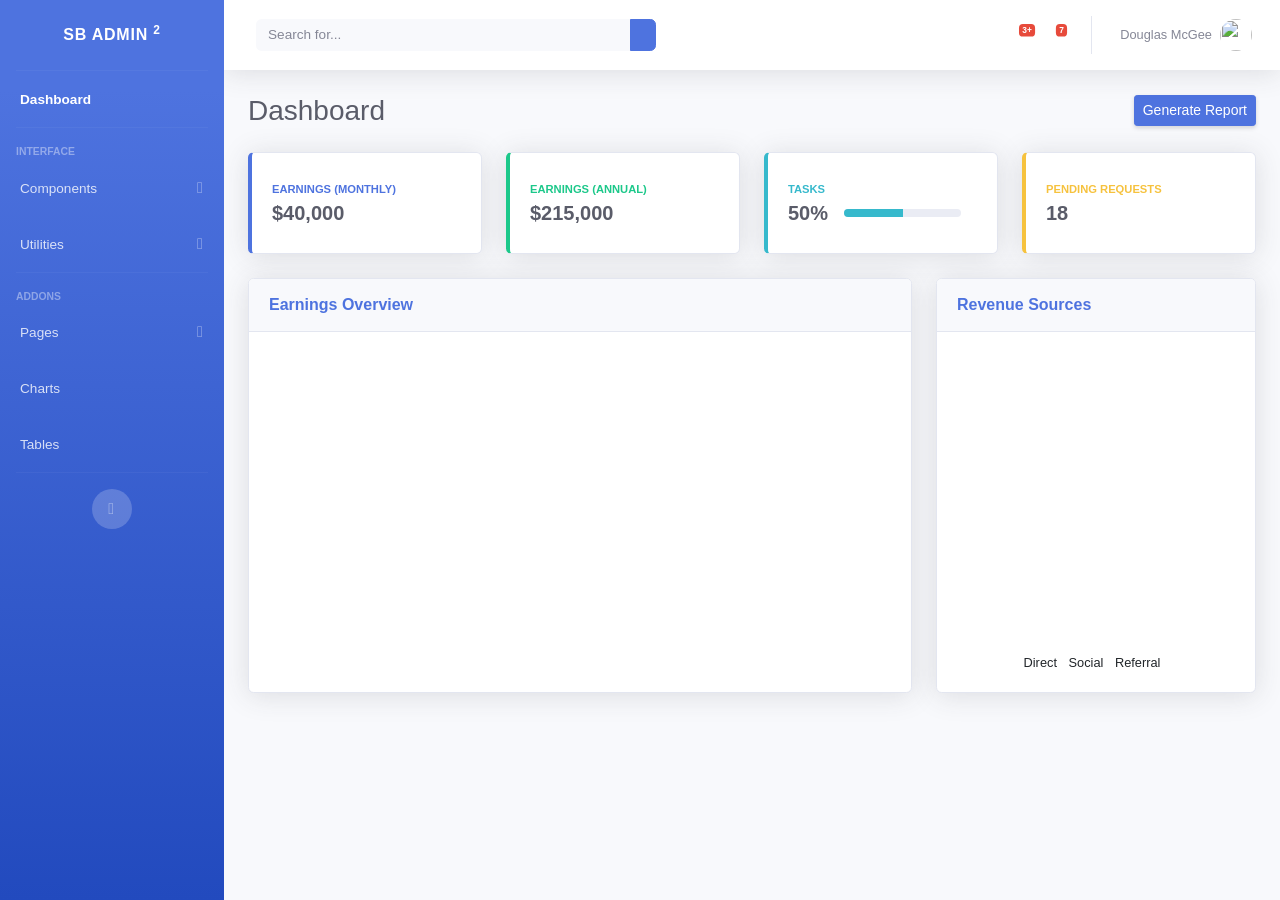
==== pages/admin.html @ ad921e0d "awal commit" ====
<!DOCTYPE html>
<html lang="en">

<head>
  <meta charset="UTF-8" />
  <meta http-equiv="X-UA-Compatible" content="IE=edge" />
  <meta name="viewport" content="width=device-width, initial-scale=1.0" />
  <link href="https://cdn.jsdelivr.net/npm/bootstrap@5.3.0-alpha1/dist/css/bootstrap.min.css" rel="stylesheet"
    integrity="sha384-GLhlTQ8iRABdZLl6O3oVMWSktQOp6b7In1Zl3/Jr59b6EGGoI1aFkw7cmDA6j6gD" crossorigin="anonymous" />
  <link href="../assets/css/sb-admin-1.min.css" rel="stylesheet">
  <title>TABEL INFORMASI DATA</title>
</head>

<body id="page-top">

  <!-- Page Wrapper -->
  <div id="wrapper">

    <!-- Sidebar -->
    <ul class="navbar-nav bg-gradient-primary sidebar sidebar-dark accordion" id="accordionSidebar">

      <!-- Sidebar - Brand -->
      <a class="sidebar-brand d-flex align-items-center justify-content-center" href="index.html">
        <div class="sidebar-brand-icon rotate-n-15">
          <i class="fas fa-laugh-wink"></i>
        </div>
        <div class="sidebar-brand-text mx-3">SB Admin <sup>2</sup></div>
      </a>

      <!-- Divider -->
      <hr class="sidebar-divider my-0">

      <!-- Nav Item - Dashboard -->
      <li class="nav-item active">
        <a class="nav-link" href="index.html">
          <i class="fas fa-fw fa-tachometer-alt"></i>
          <span>Dashboard</span></a>
      </li>

      <!-- Divider -->
      <hr class="sidebar-divider">

      <!-- Heading -->
      <div class="sidebar-heading">
        Interface
      </div>

      <!-- Nav Item - Pages Collapse Menu -->
      <li class="nav-item">
        <a class="nav-link collapsed" href="#" data-toggle="collapse" data-target="#collapseTwo" aria-expanded="true"
          aria-controls="collapseTwo">
          <i class="fas fa-fw fa-cog"></i>
          <span>Components</span>
        </a>
        <div id="collapseTwo" class="collapse" aria-labelledby="headingTwo" data-parent="#accordionSidebar">
          <div class="bg-white py-2 collapse-inner rounded">
            <h6 class="collapse-header">Custom Components:</h6>
            <a class="collapse-item" href="buttons.html">Buttons</a>
            <a class="collapse-item" href="cards.html">Cards</a>
          </div>
        </div>
      </li>

      <!-- Nav Item - Utilities Collapse Menu -->
      <li class="nav-item">
        <a class="nav-link collapsed" href="#" data-toggle="collapse" data-target="#collapseUtilities"
          aria-expanded="true" aria-controls="collapseUtilities">
          <i class="fas fa-fw fa-wrench"></i>
          <span>Utilities</span>
        </a>
        <div id="collapseUtilities" class="collapse" aria-labelledby="headingUtilities" data-parent="#accordionSidebar">
          <div class="bg-white py-2 collapse-inner rounded">
            <h6 class="collapse-header">Custom Utilities:</h6>
            <a class="collapse-item" href="utilities-color.html">Colors</a>
            <a class="collapse-item" href="utilities-border.html">Borders</a>
            <a class="collapse-item" href="utilities-animation.html">Animations</a>
            <a class="collapse-item" href="utilities-other.html">Other</a>
          </div>
        </div>
      </li>

      <!-- Divider -->
      <hr class="sidebar-divider">

      <!-- Heading -->
      <div class="sidebar-heading">
        Addons
      </div>

      <!-- Nav Item - Pages Collapse Menu -->
      <li class="nav-item">
        <a class="nav-link collapsed" href="#" data-toggle="collapse" data-target="#collapsePages" aria-expanded="true"
          aria-controls="collapsePages">
          <i class="fas fa-fw fa-folder"></i>
          <span>Pages</span>
        </a>
        <div id="collapsePages" class="collapse" aria-labelledby="headingPages" data-parent="#accordionSidebar">
          <div class="bg-white py-2 collapse-inner rounded">
            <h6 class="collapse-header">Login Screens:</h6>
            <a class="collapse-item" href="login.html">Login</a>
            <a class="collapse-item" href="register.html">Register</a>
            <a class="collapse-item" href="forgot-password.html">Forgot Password</a>
            <div class="collapse-divider"></div>
            <h6 class="collapse-header">Other Pages:</h6>
            <a class="collapse-item" href="404.html">404 Page</a>
            <a class="collapse-item" href="blank.html">Blank Page</a>
          </div>
        </div>
      </li>

      <!-- Nav Item - Charts -->
      <li class="nav-item">
        <a class="nav-link" href="charts.html">
          <i class="fas fa-fw fa-chart-area"></i>
          <span>Charts</span></a>
      </li>

      <!-- Nav Item - Tables -->
      <li class="nav-item">
        <a class="nav-link" href="tables.html">
          <i class="fas fa-fw fa-table"></i>
          <span>Tables</span></a>
      </li>

      <!-- Divider -->
      <hr class="sidebar-divider d-none d-md-block">

      <!-- Sidebar Toggler (Sidebar) -->
      <div class="text-center d-none d-md-inline">
        <button class="rounded-circle border-0" id="sidebarToggle"></button>
      </div>

    </ul>
    <!-- End of Sidebar -->

    <!-- Content Wrapper -->
    <div id="content-wrapper" class="d-flex flex-column">

      <!-- Main Content -->
      <div id="content">

        <!-- Topbar -->
        <nav class="navbar navbar-expand navbar-light bg-white topbar mb-4 static-top shadow">

          <!-- Sidebar Toggle (Topbar) -->
          <button id="sidebarToggleTop" class="btn btn-link d-md-none rounded-circle mr-3">
            <i class="fa fa-bars"></i>
          </button>

          <!-- Topbar Search -->
          <form class="d-none d-sm-inline-block form-inline mr-auto ml-md-3 my-2 my-md-0 mw-100 navbar-search">
            <div class="input-group">
              <input type="text" class="form-control bg-light border-0 small" placeholder="Search for..."
                aria-label="Search" aria-describedby="basic-addon2">
              <div class="input-group-append">
                <button class="btn btn-primary" type="button">
                  <i class="fas fa-search fa-sm"></i>
                </button>
              </div>
            </div>
          </form>

          <!-- Topbar Navbar -->
          <ul class="navbar-nav ml-auto">

            <!-- Nav Item - Search Dropdown (Visible Only XS) -->
            <li class="nav-item dropdown no-arrow d-sm-none">
              <a class="nav-link dropdown-toggle" href="#" id="searchDropdown" role="button" data-toggle="dropdown"
                aria-haspopup="true" aria-expanded="false">
                <i class="fas fa-search fa-fw"></i>
              </a>
              <!-- Dropdown - Messages -->
              <div class="dropdown-menu dropdown-menu-right p-3 shadow animated--grow-in"
                aria-labelledby="searchDropdown">
                <form class="form-inline mr-auto w-100 navbar-search">
                  <div class="input-group">
                    <input type="text" class="form-control bg-light border-0 small" placeholder="Search for..."
                      aria-label="Search" aria-describedby="basic-addon2">
                    <div class="input-group-append">
                      <button class="btn btn-primary" type="button">
                        <i class="fas fa-search fa-sm"></i>
                      </button>
                    </div>
                  </div>
                </form>
              </div>
            </li>

            <!-- Nav Item - Alerts -->
            <li class="nav-item dropdown no-arrow mx-1">
              <a class="nav-link dropdown-toggle" href="#" id="alertsDropdown" role="button" data-toggle="dropdown"
                aria-haspopup="true" aria-expanded="false">
                <i class="fas fa-bell fa-fw"></i>
                <!-- Counter - Alerts -->
                <span class="badge badge-danger badge-counter">3+</span>
              </a>
              <!-- Dropdown - Alerts -->
              <div class="dropdown-list dropdown-menu dropdown-menu-right shadow animated--grow-in"
                aria-labelledby="alertsDropdown">
                <h6 class="dropdown-header">
                  Alerts Center
                </h6>
                <a class="dropdown-item d-flex align-items-center" href="#">
                  <div class="mr-3">
                    <div class="icon-circle bg-primary">
                      <i class="fas fa-file-alt text-white"></i>
                    </div>
                  </div>
                  <div>
                    <div class="small text-gray-500">December 12, 2019</div>
                    <span class="font-weight-bold">A new monthly report is ready to download!</span>
                  </div>
                </a>
                <a class="dropdown-item d-flex align-items-center" href="#">
                  <div class="mr-3">
                    <div class="icon-circle bg-success">
                      <i class="fas fa-donate text-white"></i>
                    </div>
                  </div>
                  <div>
                    <div class="small text-gray-500">December 7, 2019</div>
                    $290.29 has been deposited into your account!
                  </div>
                </a>
                <a class="dropdown-item d-flex align-items-center" href="#">
                  <div class="mr-3">
                    <div class="icon-circle bg-warning">
                      <i class="fas fa-exclamation-triangle text-white"></i>
                    </div>
                  </div>
                  <div>
                    <div class="small text-gray-500">December 2, 2019</div>
                    Spending Alert: We've noticed unusually high spending for your account.
                  </div>
                </a>
                <a class="dropdown-item text-center small text-gray-500" href="#">Show All Alerts</a>
              </div>
            </li>

            <!-- Nav Item - Messages -->
            <li class="nav-item dropdown no-arrow mx-1">
              <a class="nav-link dropdown-toggle" href="#" id="messagesDropdown" role="button" data-toggle="dropdown"
                aria-haspopup="true" aria-expanded="false">
                <i class="fas fa-envelope fa-fw"></i>
                <!-- Counter - Messages -->
                <span class="badge badge-danger badge-counter">7</span>
              </a>
              <!-- Dropdown - Messages -->
              <div class="dropdown-list dropdown-menu dropdown-menu-right shadow animated--grow-in"
                aria-labelledby="messagesDropdown">
                <h6 class="dropdown-header">
                  Message Center
                </h6>
                <a class="dropdown-item d-flex align-items-center" href="#">
                  <div class="dropdown-list-image mr-3">
                    <img class="rounded-circle" src="img/undraw_profile_1.svg" alt="...">
                    <div class="status-indicator bg-success"></div>
                  </div>
                  <div class="font-weight-bold">
                    <div class="text-truncate">Hi there! I am wondering if you can help me with a
                      problem I've been having.</div>
                    <div class="small text-gray-500">Emily Fowler · 58m</div>
                  </div>
                </a>
                <a class="dropdown-item d-flex align-items-center" href="#">
                  <div class="dropdown-list-image mr-3">
                    <img class="rounded-circle" src="img/undraw_profile_2.svg" alt="...">
                    <div class="status-indicator"></div>
                  </div>
                  <div>
                    <div class="text-truncate">I have the photos that you ordered last month, how
                      would you like them sent to you?</div>
                    <div class="small text-gray-500">Jae Chun · 1d</div>
                  </div>
                </a>
                <a class="dropdown-item d-flex align-items-center" href="#">
                  <div class="dropdown-list-image mr-3">
                    <img class="rounded-circle" src="img/undraw_profile_3.svg" alt="...">
                    <div class="status-indicator bg-warning"></div>
                  </div>
                  <div>
                    <div class="text-truncate">Last month's report looks great, I am very happy with
                      the progress so far, keep up the good work!</div>
                    <div class="small text-gray-500">Morgan Alvarez · 2d</div>
                  </div>
                </a>
                <a class="dropdown-item d-flex align-items-center" href="#">
                  <div class="dropdown-list-image mr-3">
                    <img class="rounded-circle" src="https://source.unsplash.com/Mv9hjnEUHR4/60x60" alt="...">
                    <div class="status-indicator bg-success"></div>
                  </div>
                  <div>
                    <div class="text-truncate">Am I a good boy? The reason I ask is because someone
                      told me that people say this to all dogs, even if they aren't good...</div>
                    <div class="small text-gray-500">Chicken the Dog · 2w</div>
                  </div>
                </a>
                <a class="dropdown-item text-center small text-gray-500" href="#">Read More Messages</a>
              </div>
            </li>

            <div class="topbar-divider d-none d-sm-block"></div>

            <!-- Nav Item - User Information -->
            <li class="nav-item dropdown no-arrow">
              <a class="nav-link dropdown-toggle" href="#" id="userDropdown" role="button" data-toggle="dropdown"
                aria-haspopup="true" aria-expanded="false">
                <span class="mr-2 d-none d-lg-inline text-gray-600 small">Douglas McGee</span>
                <img class="img-profile rounded-circle" src="img/undraw_profile.svg">
              </a>
              <!-- Dropdown - User Information -->
              <div class="dropdown-menu dropdown-menu-right shadow animated--grow-in" aria-labelledby="userDropdown">
                <a class="dropdown-item" href="#">
                  <i class="fas fa-user fa-sm fa-fw mr-2 text-gray-400"></i>
                  Profile
                </a>
                <a class="dropdown-item" href="#">
                  <i class="fas fa-cogs fa-sm fa-fw mr-2 text-gray-400"></i>
                  Settings
                </a>
                <a class="dropdown-item" href="#">
                  <i class="fas fa-list fa-sm fa-fw mr-2 text-gray-400"></i>
                  Activity Log
                </a>
                <div class="dropdown-divider"></div>
                <a class="dropdown-item" href="#" data-toggle="modal" data-target="#logoutModal">
                  <i class="fas fa-sign-out-alt fa-sm fa-fw mr-2 text-gray-400"></i>
                  Logout
                </a>
              </div>
            </li>

          </ul>

        </nav>
        <!-- End of Topbar -->

        <!-- Begin Page Content -->
        <div class="container-fluid">

          <!-- Page Heading -->
          <div class="d-sm-flex align-items-center justify-content-between mb-4">
            <h1 class="h3 mb-0 text-gray-800">Dashboard</h1>
            <a href="#" class="d-none d-sm-inline-block btn btn-sm btn-primary shadow-sm"><i
                class="fas fa-download fa-sm text-white-50"></i> Generate Report</a>
          </div>

          <!-- Content Row -->
          <div class="row">

            <!-- Earnings (Monthly) Card Example -->
            <div class="col-xl-3 col-md-6 mb-4">
              <div class="card border-left-primary shadow h-100 py-2">
                <div class="card-body">
                  <div class="row no-gutters align-items-center">
                    <div class="col mr-2">
                      <div class="text-xs font-weight-bold text-primary text-uppercase mb-1">
                        Earnings (Monthly)</div>
                      <div class="h5 mb-0 font-weight-bold text-gray-800">$40,000</div>
                    </div>
                    <div class="col-auto">
                      <i class="fas fa-calendar fa-2x text-gray-300"></i>
                    </div>
                  </div>
                </div>
              </div>
            </div>

            <!-- Earnings (Monthly) Card Example -->
            <div class="col-xl-3 col-md-6 mb-4">
              <div class="card border-left-success shadow h-100 py-2">
                <div class="card-body">
                  <div class="row no-gutters align-items-center">
                    <div class="col mr-2">
                      <div class="text-xs font-weight-bold text-success text-uppercase mb-1">
                        Earnings (Annual)</div>
                      <div class="h5 mb-0 font-weight-bold text-gray-800">$215,000</div>
                    </div>
                    <div class="col-auto">
                      <i class="fas fa-dollar-sign fa-2x text-gray-300"></i>
                    </div>
                  </div>
                </div>
              </div>
            </div>

            <!-- Earnings (Monthly) Card Example -->
            <div class="col-xl-3 col-md-6 mb-4">
              <div class="card border-left-info shadow h-100 py-2">
                <div class="card-body">
                  <div class="row no-gutters align-items-center">
                    <div class="col mr-2">
                      <div class="text-xs font-weight-bold text-info text-uppercase mb-1">Tasks
                      </div>
                      <div class="row no-gutters align-items-center">
                        <div class="col-auto">
                          <div class="h5 mb-0 mr-3 font-weight-bold text-gray-800">50%</div>
                        </div>
                        <div class="col">
                          <div class="progress progress-sm mr-2">
                            <div class="progress-bar bg-info" role="progressbar" style="width: 50%" aria-valuenow="50"
                              aria-valuemin="0" aria-valuemax="100"></div>
                          </div>
                        </div>
                      </div>
                    </div>
                    <div class="col-auto">
                      <i class="fas fa-clipboard-list fa-2x text-gray-300"></i>
                    </div>
                  </div>
                </div>
              </div>
            </div>

            <!-- Pending Requests Card Example -->
            <div class="col-xl-3 col-md-6 mb-4">
              <div class="card border-left-warning shadow h-100 py-2">
                <div class="card-body">
                  <div class="row no-gutters align-items-center">
                    <div class="col mr-2">
                      <div class="text-xs font-weight-bold text-warning text-uppercase mb-1">
                        Pending Requests</div>
                      <div class="h5 mb-0 font-weight-bold text-gray-800">18</div>
                    </div>
                    <div class="col-auto">
                      <i class="fas fa-comments fa-2x text-gray-300"></i>
                    </div>
                  </div>
                </div>
              </div>
            </div>
          </div>

          <!-- Content Row -->

          <div class="row">

            <!-- Area Chart -->
            <div class="col-xl-8 col-lg-7">
              <div class="card shadow mb-4">
                <!-- Card Header - Dropdown -->
                <div class="card-header py-3 d-flex flex-row align-items-center justify-content-between">
                  <h6 class="m-0 font-weight-bold text-primary">Earnings Overview</h6>
                  <div class="dropdown no-arrow">
                    <a class="dropdown-toggle" href="#" role="button" id="dropdownMenuLink" data-toggle="dropdown"
                      aria-haspopup="true" aria-expanded="false">
                      <i class="fas fa-ellipsis-v fa-sm fa-fw text-gray-400"></i>
                    </a>
                    <div class="dropdown-menu dropdown-menu-right shadow animated--fade-in"
                      aria-labelledby="dropdownMenuLink">
                      <div class="dropdown-header">Dropdown Header:</div>
                      <a class="dropdown-item" href="#">Action</a>
                      <a class="dropdown-item" href="#">Another action</a>
                      <div class="dropdown-divider"></div>
                      <a class="dropdown-item" href="#">Something else here</a>
                    </div>
                  </div>
                </div>
                <!-- Card Body -->
                <div class="card-body">
                  <div class="chart-area">
                    <canvas id="myAreaChart"></canvas>
                  </div>
                </div>
              </div>
            </div>

            <!-- Pie Chart -->
            <div class="col-xl-4 col-lg-5">
              <div class="card shadow mb-4">
                <!-- Card Header - Dropdown -->
                <div class="card-header py-3 d-flex flex-row align-items-center justify-content-between">
                  <h6 class="m-0 font-weight-bold text-primary">Revenue Sources</h6>
                  <div class="dropdown no-arrow">
                    <a class="dropdown-toggle" href="#" role="button" id="dropdownMenuLink" data-toggle="dropdown"
                      aria-haspopup="true" aria-expanded="false">
                      <i class="fas fa-ellipsis-v fa-sm fa-fw text-gray-400"></i>
                    </a>
                    <div class="dropdown-menu dropdown-menu-right shadow animated--fade-in"
                      aria-labelledby="dropdownMenuLink">
                      <div class="dropdown-header">Dropdown Header:</div>
                      <a class="dropdown-item" href="#">Action</a>
                      <a class="dropdown-item" href="#">Another action</a>
                      <div class="dropdown-divider"></div>
                      <a class="dropdown-item" href="#">Something else here</a>
                    </div>
                  </div>
                </div>
                <!-- Card Body -->
                <div class="card-body">
                  <div class="chart-pie pt-4 pb-2">
                    <canvas id="myPieChart"></canvas>
                  </div>
                  <div class="mt-4 text-center small">
                    <span class="mr-2">
                      <i class="fas fa-circle text-primary"></i> Direct
                    </span>
                    <span class="mr-2">
                      <i class="fas fa-circle text-success"></i> Social
                    </span>
                    <span class="mr-2">
                      <i class="fas fa-circle text-info"></i> Referral
                    </span>
                  </div>
                </div>
              </div>
            </div>
          </div>
        </div>
        <!-- /.container-fluid -->

      </div>
      <!-- End of Main Content -->
    </div>
    <!-- End of Content Wrapper -->

  </div>
  <!-- End of Page Wrapper -->

  <!-- Scroll to Top Button-->
  <a class="scroll-to-top rounded" href="#page-top">
    <i class="fas fa-angle-up"></i>
  </a>

  <!-- Logout Modal-->
  <div class="modal fade" id="logoutModal" tabindex="-1" role="dialog" aria-labelledby="exampleModalLabel"
    aria-hidden="true">
    <div class="modal-dialog" role="document">
      <div class="modal-content">
        <div class="modal-header">
          <h5 class="modal-title" id="exampleModalLabel">Ready to Leave?</h5>
          <button class="close" type="button" data-dismiss="modal" aria-label="Close">
            <span aria-hidden="true">×</span>
          </button>
        </div>
        <div class="modal-body">Select "Logout" below if you are ready to end your current session.</div>
        <div class="modal-footer">
          <button class="btn btn-secondary" type="button" data-dismiss="modal">Cancel</button>
          <a class="btn btn-primary" href="login.html">Logout</a>
        </div>
      </div>
    </div>
  </div>

  <!-- Bootstrap core JavaScript-->
  <script src="vendor/jquery/jquery.min.js"></script>
  <script src="vendor/bootstrap/js/bootstrap.bundle.min.js"></script>

  <!-- Core plugin JavaScript-->
  <script src="vendor/jquery-easing/jquery.easing.min.js"></script>

  <!-- Custom scripts for all pages-->
  <script src="js/sb-admin-2.min.js"></script>

  <!-- Page level plugins -->
  <script src="vendor/chart.js/Chart.min.js"></script>

  <!-- Page level custom scripts -->
  <script src="js/demo/chart-area-demo.js"></script>
  <script src="js/demo/chart-pie-demo.js"></script>

</body>

</html>
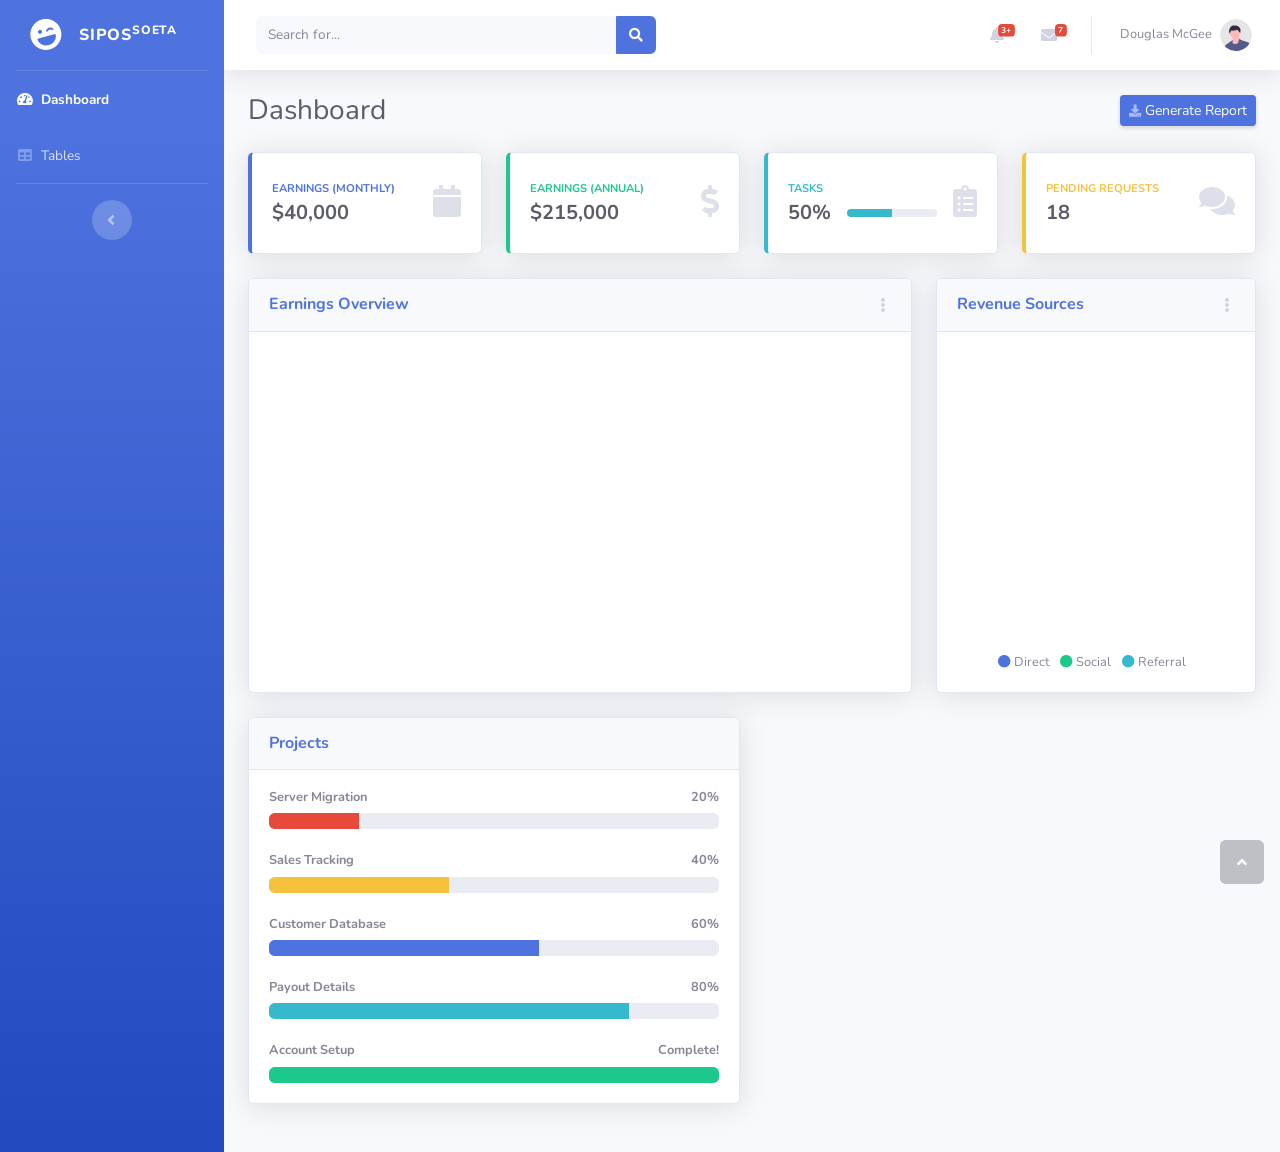
==== commit a579917b: "menambahkan file vendor, js, update assets dan pages admin, tables" ====
--- a/pages/admin.html
+++ b/pages/admin.html
@@ -2,562 +2,546 @@
 <html lang="en">
 
 <head>
-  <meta charset="UTF-8" />
-  <meta http-equiv="X-UA-Compatible" content="IE=edge" />
-  <meta name="viewport" content="width=device-width, initial-scale=1.0" />
-  <link href="https://cdn.jsdelivr.net/npm/bootstrap@5.3.0-alpha1/dist/css/bootstrap.min.css" rel="stylesheet"
-    integrity="sha384-GLhlTQ8iRABdZLl6O3oVMWSktQOp6b7In1Zl3/Jr59b6EGGoI1aFkw7cmDA6j6gD" crossorigin="anonymous" />
-  <link href="../assets/css/sb-admin-1.min.css" rel="stylesheet">
-  <title>TABEL INFORMASI DATA</title>
+
+    <meta charset="utf-8">
+    <meta http-equiv="X-UA-Compatible" content="IE=edge">
+    <meta name="viewport" content="width=device-width, initial-scale=1, shrink-to-fit=no">
+    <meta name="description" content="">
+    <meta name="author" content="">
+    <title>DASHBOARD SISTEM INFORMASI POS</title>
+    <link href="../vendor/fontawesome-free/css/all.min.css" rel="stylesheet" type="text/css">
+    <link
+        href="https://fonts.googleapis.com/css?family=Nunito:200,200i,300,300i,400,400i,600,600i,700,700i,800,800i,900,900i"
+        rel="stylesheet">
+    <link href="../assets/css/admin.css" rel="stylesheet">
 </head>
 
 <body id="page-top">
 
-  <!-- Page Wrapper -->
-  <div id="wrapper">
-
-    <!-- Sidebar -->
-    <ul class="navbar-nav bg-gradient-primary sidebar sidebar-dark accordion" id="accordionSidebar">
-
-      <!-- Sidebar - Brand -->
-      <a class="sidebar-brand d-flex align-items-center justify-content-center" href="index.html">
-        <div class="sidebar-brand-icon rotate-n-15">
-          <i class="fas fa-laugh-wink"></i>
+    <!-- Page Wrapper -->
+    <div id="wrapper">
+
+        <!-- Sidebar -->
+        <ul class="navbar-nav bg-gradient-primary sidebar sidebar-dark accordion" id="accordionSidebar">
+
+            <!-- Sidebar - Brand -->
+            <a class="sidebar-brand d-flex align-items-center justify-content-center" href="index.html">
+                <div class="sidebar-brand-icon rotate-n-15">
+                    <i class="fas fa-laugh-wink"></i>
+                </div>
+                <div class="sidebar-brand-text mx-3">SIPOS<sup>Soeta</sup></div>
+            </a>
+
+            <!-- Divider -->
+            <hr class="sidebar-divider my-0">
+
+            <!-- Nav Item - Dashboard -->
+            <li class="nav-item active">
+                <a class="nav-link" href="index.html">
+                    <i class="fas fa-fw fa-tachometer-alt"></i>
+                    <span>Dashboard</span></a>
+            </li>
+
+            <!-- Nav Item - Tables -->
+            <li class="nav-item">
+                <a class="nav-link" href="tables.html">
+                    <i class="fas fa-fw fa-table"></i>
+                    <span>Tables</span></a>
+            </li>
+
+            <!-- Divider -->
+            <hr class="sidebar-divider d-none d-md-block">
+
+            <!-- Sidebar Toggler (Sidebar) -->
+            <div class="text-center d-none d-md-inline">
+                <button class="rounded-circle border-0" id="sidebarToggle"></button>
+            </div>
+
+        </ul>
+        <!-- End of Sidebar -->
+
+        <!-- Content Wrapper -->
+        <div id="content-wrapper" class="d-flex flex-column">
+
+            <!-- Main Content -->
+            <div id="content">
+
+                <!-- Topbar -->
+                <nav class="navbar navbar-expand navbar-light bg-white topbar mb-4 static-top shadow">
+
+                    <!-- Sidebar Toggle (Topbar) -->
+                    <button id="sidebarToggleTop" class="btn btn-link d-md-none rounded-circle mr-3">
+                        <i class="fa fa-bars"></i>
+                    </button>
+
+                    <!-- Topbar Search -->
+                    <form
+                        class="d-none d-sm-inline-block form-inline mr-auto ml-md-3 my-2 my-md-0 mw-100 navbar-search">
+                        <div class="input-group">
+                            <input type="text" class="form-control bg-light border-0 small" placeholder="Search for..."
+                                aria-label="Search" aria-describedby="basic-addon2">
+                            <div class="input-group-append">
+                                <button class="btn btn-primary" type="button">
+                                    <i class="fas fa-search fa-sm"></i>
+                                </button>
+                            </div>
+                        </div>
+                    </form>
+
+                    <!-- Topbar Navbar -->
+                    <ul class="navbar-nav ml-auto">
+
+                        <!-- Nav Item - Search Dropdown (Visible Only XS) -->
+                        <li class="nav-item dropdown no-arrow d-sm-none">
+                            <a class="nav-link dropdown-toggle" href="#" id="searchDropdown" role="button"
+                                data-toggle="dropdown" aria-haspopup="true" aria-expanded="false">
+                                <i class="fas fa-search fa-fw"></i>
+                            </a>
+                            <!-- Dropdown - Messages -->
+                            <div class="dropdown-menu dropdown-menu-right p-3 shadow animated--grow-in"
+                                aria-labelledby="searchDropdown">
+                                <form class="form-inline mr-auto w-100 navbar-search">
+                                    <div class="input-group">
+                                        <input type="text" class="form-control bg-light border-0 small"
+                                            placeholder="Search for..." aria-label="Search"
+                                            aria-describedby="basic-addon2">
+                                        <div class="input-group-append">
+                                            <button class="btn btn-primary" type="button">
+                                                <i class="fas fa-search fa-sm"></i>
+                                            </button>
+                                        </div>
+                                    </div>
+                                </form>
+                            </div>
+                        </li>
+
+                        <!-- Nav Item - Alerts -->
+                        <li class="nav-item dropdown no-arrow mx-1">
+                            <a class="nav-link dropdown-toggle" href="#" id="alertsDropdown" role="button"
+                                data-toggle="dropdown" aria-haspopup="true" aria-expanded="false">
+                                <i class="fas fa-bell fa-fw"></i>
+                                <!-- Counter - Alerts -->
+                                <span class="badge badge-danger badge-counter">3+</span>
+                            </a>
+                            <!-- Dropdown - Alerts -->
+                            <div class="dropdown-list dropdown-menu dropdown-menu-right shadow animated--grow-in"
+                                aria-labelledby="alertsDropdown">
+                                <h6 class="dropdown-header">
+                                    Alerts Center
+                                </h6>
+                                <a class="dropdown-item d-flex align-items-center" href="#">
+                                    <div class="mr-3">
+                                        <div class="icon-circle bg-primary">
+                                            <i class="fas fa-file-alt text-white"></i>
+                                        </div>
+                                    </div>
+                                    <div>
+                                        <div class="small text-gray-500">December 12, 2019</div>
+                                        <span class="font-weight-bold">A new monthly report is ready to download!</span>
+                                    </div>
+                                </a>
+                                <a class="dropdown-item d-flex align-items-center" href="#">
+                                    <div class="mr-3">
+                                        <div class="icon-circle bg-success">
+                                            <i class="fas fa-donate text-white"></i>
+                                        </div>
+                                    </div>
+                                    <div>
+                                        <div class="small text-gray-500">December 7, 2019</div>
+                                        $290.29 has been deposited into your account!
+                                    </div>
+                                </a>
+                                <a class="dropdown-item d-flex align-items-center" href="#">
+                                    <div class="mr-3">
+                                        <div class="icon-circle bg-warning">
+                                            <i class="fas fa-exclamation-triangle text-white"></i>
+                                        </div>
+                                    </div>
+                                    <div>
+                                        <div class="small text-gray-500">December 2, 2019</div>
+                                        Spending Alert: We've noticed unusually high spending for your account.
+                                    </div>
+                                </a>
+                                <a class="dropdown-item text-center small text-gray-500" href="#">Show All Alerts</a>
+                            </div>
+                        </li>
+
+                        <!-- Nav Item - Messages -->
+                        <li class="nav-item dropdown no-arrow mx-1">
+                            <a class="nav-link dropdown-toggle" href="#" id="messagesDropdown" role="button"
+                                data-toggle="dropdown" aria-haspopup="true" aria-expanded="false">
+                                <i class="fas fa-envelope fa-fw"></i>
+                                <!-- Counter - Messages -->
+                                <span class="badge badge-danger badge-counter">7</span>
+                            </a>
+                            <!-- Dropdown - Messages -->
+                            <div class="dropdown-list dropdown-menu dropdown-menu-right shadow animated--grow-in"
+                                aria-labelledby="messagesDropdown">
+                                <h6 class="dropdown-header">
+                                    Message Center
+                                </h6>
+                                <a class="dropdown-item d-flex align-items-center" href="#">
+                                    <div class="dropdown-list-image mr-3">
+                                        <img class="rounded-circle" src="../assets/images/undraw_profile_1.svg"
+                                            alt="...">
+                                        <div class="status-indicator bg-success"></div>
+                                    </div>
+                                    <div class="font-weight-bold">
+                                        <div class="text-truncate">Hi there! I am wondering if you can help me with a
+                                            problem I've been having.</div>
+                                        <div class="small text-gray-500">Emily Fowler · 58m</div>
+                                    </div>
+                                </a>
+                                <a class="dropdown-item d-flex align-items-center" href="#">
+                                    <div class="dropdown-list-image mr-3">
+                                        <img class="rounded-circle" src="../assets/images/undraw_profile_2.svg"
+                                            alt="...">
+                                        <div class="status-indicator"></div>
+                                    </div>
+                                    <div>
+                                        <div class="text-truncate">I have the photos that you ordered last month, how
+                                            would you like them sent to you?</div>
+                                        <div class="small text-gray-500">Jae Chun · 1d</div>
+                                    </div>
+                                </a>
+                                <a class="dropdown-item d-flex align-items-center" href="#">
+                                    <div class="dropdown-list-image mr-3">
+                                        <img class="rounded-circle" src="../assets/images/undraw_profile_3.svg"
+                                            alt="...">
+                                        <div class="status-indicator bg-warning"></div>
+                                    </div>
+                                    <div>
+                                        <div class="text-truncate">Last month's report looks great, I am very happy with
+                                            the progress so far, keep up the good work!</div>
+                                        <div class="small text-gray-500">Morgan Alvarez · 2d</div>
+                                    </div>
+                                </a>
+                                <a class="dropdown-item d-flex align-items-center" href="#">
+                                    <div class="dropdown-list-image mr-3">
+                                        <img class="rounded-circle" src="https://source.unsplash.com/Mv9hjnEUHR4/60x60"
+                                            alt="...">
+                                        <div class="status-indicator bg-success"></div>
+                                    </div>
+                                    <div>
+                                        <div class="text-truncate">Am I a good boy? The reason I ask is because someone
+                                            told me that people say this to all dogs, even if they aren't good...</div>
+                                        <div class="small text-gray-500">Chicken the Dog · 2w</div>
+                                    </div>
+                                </a>
+                                <a class="dropdown-item text-center small text-gray-500" href="#">Read More Messages</a>
+                            </div>
+                        </li>
+
+                        <div class="topbar-divider d-none d-sm-block"></div>
+
+                        <!-- Nav Item - User Information -->
+                        <li class="nav-item dropdown no-arrow">
+                            <a class="nav-link dropdown-toggle" href="#" id="userDropdown" role="button"
+                                data-toggle="dropdown" aria-haspopup="true" aria-expanded="false">
+                                <span class="mr-2 d-none d-lg-inline text-gray-600 small">Douglas McGee</span>
+                                <img class="img-profile rounded-circle" src="../assets/images/undraw_profile.svg">
+                            </a>
+                            <!-- Dropdown - User Information -->
+                            <div class="dropdown-menu dropdown-menu-right shadow animated--grow-in"
+                                aria-labelledby="userDropdown">
+                                <a class="dropdown-item" href="#">
+                                    <i class="fas fa-user fa-sm fa-fw mr-2 text-gray-400"></i>
+                                    Profile
+                                </a>
+                                <a class="dropdown-item" href="#">
+                                    <i class="fas fa-cogs fa-sm fa-fw mr-2 text-gray-400"></i>
+                                    Settings
+                                </a>
+                                <a class="dropdown-item" href="#">
+                                    <i class="fas fa-list fa-sm fa-fw mr-2 text-gray-400"></i>
+                                    Activity Log
+                                </a>
+                                <div class="dropdown-divider"></div>
+                                <a class="dropdown-item" href="#" data-toggle="modal" data-target="#logoutModal">
+                                    <i class="fas fa-sign-out-alt fa-sm fa-fw mr-2 text-gray-400"></i>
+                                    Logout
+                                </a>
+                            </div>
+                        </li>
+
+                    </ul>
+
+                </nav>
+                <!-- End of Topbar -->
+
+                <!-- Begin Page Content -->
+                <div class="container-fluid">
+
+                    <!-- Page Heading -->
+                    <div class="d-sm-flex align-items-center justify-content-between mb-4">
+                        <h1 class="h3 mb-0 text-gray-800">Dashboard</h1>
+                        <a href="#" class="d-none d-sm-inline-block btn btn-sm btn-primary shadow-sm"><i
+                                class="fas fa-download fa-sm text-white-50"></i> Generate Report</a>
+                    </div>
+
+                    <!-- Content Row -->
+                    <div class="row">
+
+                        <!-- Earnings (Monthly) Card Example -->
+                        <div class="col-xl-3 col-md-6 mb-4">
+                            <div class="card border-left-primary shadow h-100 py-2">
+                                <div class="card-body">
+                                    <div class="row no-gutters align-items-center">
+                                        <div class="col mr-2">
+                                            <div class="text-xs font-weight-bold text-primary text-uppercase mb-1">
+                                                Earnings (Monthly)</div>
+                                            <div class="h5 mb-0 font-weight-bold text-gray-800">$40,000</div>
+                                        </div>
+                                        <div class="col-auto">
+                                            <i class="fas fa-calendar fa-2x text-gray-300"></i>
+                                        </div>
+                                    </div>
+                                </div>
+                            </div>
+                        </div>
+
+                        <!-- Earnings (Monthly) Card Example -->
+                        <div class="col-xl-3 col-md-6 mb-4">
+                            <div class="card border-left-success shadow h-100 py-2">
+                                <div class="card-body">
+                                    <div class="row no-gutters align-items-center">
+                                        <div class="col mr-2">
+                                            <div class="text-xs font-weight-bold text-success text-uppercase mb-1">
+                                                Earnings (Annual)</div>
+                                            <div class="h5 mb-0 font-weight-bold text-gray-800">$215,000</div>
+                                        </div>
+                                        <div class="col-auto">
+                                            <i class="fas fa-dollar-sign fa-2x text-gray-300"></i>
+                                        </div>
+                                    </div>
+                                </div>
+                            </div>
+                        </div>
+
+                        <!-- Earnings (Monthly) Card Example -->
+                        <div class="col-xl-3 col-md-6 mb-4">
+                            <div class="card border-left-info shadow h-100 py-2">
+                                <div class="card-body">
+                                    <div class="row no-gutters align-items-center">
+                                        <div class="col mr-2">
+                                            <div class="text-xs font-weight-bold text-info text-uppercase mb-1">Tasks
+                                            </div>
+                                            <div class="row no-gutters align-items-center">
+                                                <div class="col-auto">
+                                                    <div class="h5 mb-0 mr-3 font-weight-bold text-gray-800">50%</div>
+                                                </div>
+                                                <div class="col">
+                                                    <div class="progress progress-sm mr-2">
+                                                        <div class="progress-bar bg-info" role="progressbar"
+                                                            style="width: 50%" aria-valuenow="50" aria-valuemin="0"
+                                                            aria-valuemax="100"></div>
+                                                    </div>
+                                                </div>
+                                            </div>
+                                        </div>
+                                        <div class="col-auto">
+                                            <i class="fas fa-clipboard-list fa-2x text-gray-300"></i>
+                                        </div>
+                                    </div>
+                                </div>
+                            </div>
+                        </div>
+
+                        <!-- Pending Requests Card Example -->
+                        <div class="col-xl-3 col-md-6 mb-4">
+                            <div class="card border-left-warning shadow h-100 py-2">
+                                <div class="card-body">
+                                    <div class="row no-gutters align-items-center">
+                                        <div class="col mr-2">
+                                            <div class="text-xs font-weight-bold text-warning text-uppercase mb-1">
+                                                Pending Requests</div>
+                                            <div class="h5 mb-0 font-weight-bold text-gray-800">18</div>
+                                        </div>
+                                        <div class="col-auto">
+                                            <i class="fas fa-comments fa-2x text-gray-300"></i>
+                                        </div>
+                                    </div>
+                                </div>
+                            </div>
+                        </div>
+                    </div>
+
+                    <!-- Content Row -->
+
+                    <div class="row">
+
+                        <!-- Area Chart -->
+                        <div class="col-xl-8 col-lg-7">
+                            <div class="card shadow mb-4">
+                                <!-- Card Header - Dropdown -->
+                                <div
+                                    class="card-header py-3 d-flex flex-row align-items-center justify-content-between">
+                                    <h6 class="m-0 font-weight-bold text-primary">Earnings Overview</h6>
+                                    <div class="dropdown no-arrow">
+                                        <a class="dropdown-toggle" href="#" role="button" id="dropdownMenuLink"
+                                            data-toggle="dropdown" aria-haspopup="true" aria-expanded="false">
+                                            <i class="fas fa-ellipsis-v fa-sm fa-fw text-gray-400"></i>
+                                        </a>
+                                        <div class="dropdown-menu dropdown-menu-right shadow animated--fade-in"
+                                            aria-labelledby="dropdownMenuLink">
+                                            <div class="dropdown-header">Dropdown Header:</div>
+                                            <a class="dropdown-item" href="#">Action</a>
+                                            <a class="dropdown-item" href="#">Another action</a>
+                                            <div class="dropdown-divider"></div>
+                                            <a class="dropdown-item" href="#">Something else here</a>
+                                        </div>
+                                    </div>
+                                </div>
+                                <!-- Card Body -->
+                                <div class="card-body">
+                                    <div class="chart-area">
+                                        <canvas id="myAreaChart"></canvas>
+                                    </div>
+                                </div>
+                            </div>
+                        </div>
+
+                        <!-- Pie Chart -->
+                        <div class="col-xl-4 col-lg-5">
+                            <div class="card shadow mb-4">
+                                <!-- Card Header - Dropdown -->
+                                <div
+                                    class="card-header py-3 d-flex flex-row align-items-center justify-content-between">
+                                    <h6 class="m-0 font-weight-bold text-primary">Revenue Sources</h6>
+                                    <div class="dropdown no-arrow">
+                                        <a class="dropdown-toggle" href="#" role="button" id="dropdownMenuLink"
+                                            data-toggle="dropdown" aria-haspopup="true" aria-expanded="false">
+                                            <i class="fas fa-ellipsis-v fa-sm fa-fw text-gray-400"></i>
+                                        </a>
+                                        <div class="dropdown-menu dropdown-menu-right shadow animated--fade-in"
+                                            aria-labelledby="dropdownMenuLink">
+                                            <div class="dropdown-header">Dropdown Header:</div>
+                                            <a class="dropdown-item" href="#">Action</a>
+                                            <a class="dropdown-item" href="#">Another action</a>
+                                            <div class="dropdown-divider"></div>
+                                            <a class="dropdown-item" href="#">Something else here</a>
+                                        </div>
+                                    </div>
+                                </div>
+                                <!-- Card Body -->
+                                <div class="card-body">
+                                    <div class="chart-pie pt-4 pb-2">
+                                        <canvas id="myPieChart"></canvas>
+                                    </div>
+                                    <div class="mt-4 text-center small">
+                                        <span class="mr-2">
+                                            <i class="fas fa-circle text-primary"></i> Direct
+                                        </span>
+                                        <span class="mr-2">
+                                            <i class="fas fa-circle text-success"></i> Social
+                                        </span>
+                                        <span class="mr-2">
+                                            <i class="fas fa-circle text-info"></i> Referral
+                                        </span>
+                                    </div>
+                                </div>
+                            </div>
+                        </div>
+                    </div>
+
+                    <!-- Content Row -->
+                    <div class="row">
+
+                        <!-- Content Column -->
+                        <div class="col-lg-6 mb-4">
+
+                            <!-- Project Card Example -->
+                            <div class="card shadow mb-4">
+                                <div class="card-header py-3">
+                                    <h6 class="m-0 font-weight-bold text-primary">Projects</h6>
+                                </div>
+                                <div class="card-body">
+                                    <h4 class="small font-weight-bold">Server Migration <span
+                                            class="float-right">20%</span></h4>
+                                    <div class="progress mb-4">
+                                        <div class="progress-bar bg-danger" role="progressbar" style="width: 20%"
+                                            aria-valuenow="20" aria-valuemin="0" aria-valuemax="100"></div>
+                                    </div>
+                                    <h4 class="small font-weight-bold">Sales Tracking <span
+                                            class="float-right">40%</span></h4>
+                                    <div class="progress mb-4">
+                                        <div class="progress-bar bg-warning" role="progressbar" style="width: 40%"
+                                            aria-valuenow="40" aria-valuemin="0" aria-valuemax="100"></div>
+                                    </div>
+                                    <h4 class="small font-weight-bold">Customer Database <span
+                                            class="float-right">60%</span></h4>
+                                    <div class="progress mb-4">
+                                        <div class="progress-bar" role="progressbar" style="width: 60%"
+                                            aria-valuenow="60" aria-valuemin="0" aria-valuemax="100"></div>
+                                    </div>
+                                    <h4 class="small font-weight-bold">Payout Details <span
+                                            class="float-right">80%</span></h4>
+                                    <div class="progress mb-4">
+                                        <div class="progress-bar bg-info" role="progressbar" style="width: 80%"
+                                            aria-valuenow="80" aria-valuemin="0" aria-valuemax="100"></div>
+                                    </div>
+                                    <h4 class="small font-weight-bold">Account Setup <span
+                                            class="float-right">Complete!</span></h4>
+                                    <div class="progress">
+                                        <div class="progress-bar bg-success" role="progressbar" style="width: 100%"
+                                            aria-valuenow="100" aria-valuemin="0" aria-valuemax="100"></div>
+                                    </div>
+                                </div>
+                            </div>
+                        </div>
+                    </div>
+
+                </div>
+                <!-- /.container-fluid -->
+
+            </div>
+            <!-- End of Main Content -->
         </div>
-        <div class="sidebar-brand-text mx-3">SB Admin <sup>2</sup></div>
-      </a>
-
-      <!-- Divider -->
-      <hr class="sidebar-divider my-0">
-
-      <!-- Nav Item - Dashboard -->
-      <li class="nav-item active">
-        <a class="nav-link" href="index.html">
-          <i class="fas fa-fw fa-tachometer-alt"></i>
-          <span>Dashboard</span></a>
-      </li>
-
-      <!-- Divider -->
-      <hr class="sidebar-divider">
-
-      <!-- Heading -->
-      <div class="sidebar-heading">
-        Interface
-      </div>
-
-      <!-- Nav Item - Pages Collapse Menu -->
-      <li class="nav-item">
-        <a class="nav-link collapsed" href="#" data-toggle="collapse" data-target="#collapseTwo" aria-expanded="true"
-          aria-controls="collapseTwo">
-          <i class="fas fa-fw fa-cog"></i>
-          <span>Components</span>
-        </a>
-        <div id="collapseTwo" class="collapse" aria-labelledby="headingTwo" data-parent="#accordionSidebar">
-          <div class="bg-white py-2 collapse-inner rounded">
-            <h6 class="collapse-header">Custom Components:</h6>
-            <a class="collapse-item" href="buttons.html">Buttons</a>
-            <a class="collapse-item" href="cards.html">Cards</a>
-          </div>
+        <!-- End of Content Wrapper -->
+    </div>
+    <!-- End of Page Wrapper -->
+
+    <!-- Scroll to Top Button-->
+    <a class="scroll-to-top rounded" href="#page-top">
+        <i class="fas fa-angle-up"></i>
+    </a>
+
+    <!-- Logout Modal-->
+    <div class="modal fade" id="logoutModal" tabindex="-1" role="dialog" aria-labelledby="exampleModalLabel"
+        aria-hidden="true">
+        <div class="modal-dialog" role="document">
+            <div class="modal-content">
+                <div class="modal-header">
+                    <h5 class="modal-title" id="exampleModalLabel">Ready to Leave?</h5>
+                    <button class="close" type="button" data-dismiss="modal" aria-label="Close">
+                        <span aria-hidden="true">×</span>
+                    </button>
+                </div>
+                <div class="modal-body">Select "Logout" below if you are ready to end your current session.</div>
+                <div class="modal-footer">
+                    <button class="btn btn-secondary" type="button" data-dismiss="modal">Cancel</button>
+                    <a class="btn btn-primary" href="login.html">Logout</a>
+                </div>
+            </div>
         </div>
-      </li>
-
-      <!-- Nav Item - Utilities Collapse Menu -->
-      <li class="nav-item">
-        <a class="nav-link collapsed" href="#" data-toggle="collapse" data-target="#collapseUtilities"
-          aria-expanded="true" aria-controls="collapseUtilities">
-          <i class="fas fa-fw fa-wrench"></i>
-          <span>Utilities</span>
-        </a>
-        <div id="collapseUtilities" class="collapse" aria-labelledby="headingUtilities" data-parent="#accordionSidebar">
-          <div class="bg-white py-2 collapse-inner rounded">
-            <h6 class="collapse-header">Custom Utilities:</h6>
-            <a class="collapse-item" href="utilities-color.html">Colors</a>
-            <a class="collapse-item" href="utilities-border.html">Borders</a>
-            <a class="collapse-item" href="utilities-animation.html">Animations</a>
-            <a class="collapse-item" href="utilities-other.html">Other</a>
-          </div>
-        </div>
-      </li>
-
-      <!-- Divider -->
-      <hr class="sidebar-divider">
-
-      <!-- Heading -->
-      <div class="sidebar-heading">
-        Addons
-      </div>
-
-      <!-- Nav Item - Pages Collapse Menu -->
-      <li class="nav-item">
-        <a class="nav-link collapsed" href="#" data-toggle="collapse" data-target="#collapsePages" aria-expanded="true"
-          aria-controls="collapsePages">
-          <i class="fas fa-fw fa-folder"></i>
-          <span>Pages</span>
-        </a>
-        <div id="collapsePages" class="collapse" aria-labelledby="headingPages" data-parent="#accordionSidebar">
-          <div class="bg-white py-2 collapse-inner rounded">
-            <h6 class="collapse-header">Login Screens:</h6>
-            <a class="collapse-item" href="login.html">Login</a>
-            <a class="collapse-item" href="register.html">Register</a>
-            <a class="collapse-item" href="forgot-password.html">Forgot Password</a>
-            <div class="collapse-divider"></div>
-            <h6 class="collapse-header">Other Pages:</h6>
-            <a class="collapse-item" href="404.html">404 Page</a>
-            <a class="collapse-item" href="blank.html">Blank Page</a>
-          </div>
-        </div>
-      </li>
-
-      <!-- Nav Item - Charts -->
-      <li class="nav-item">
-        <a class="nav-link" href="charts.html">
-          <i class="fas fa-fw fa-chart-area"></i>
-          <span>Charts</span></a>
-      </li>
-
-      <!-- Nav Item - Tables -->
-      <li class="nav-item">
-        <a class="nav-link" href="tables.html">
-          <i class="fas fa-fw fa-table"></i>
-          <span>Tables</span></a>
-      </li>
-
-      <!-- Divider -->
-      <hr class="sidebar-divider d-none d-md-block">
-
-      <!-- Sidebar Toggler (Sidebar) -->
-      <div class="text-center d-none d-md-inline">
-        <button class="rounded-circle border-0" id="sidebarToggle"></button>
-      </div>
-
-    </ul>
-    <!-- End of Sidebar -->
-
-    <!-- Content Wrapper -->
-    <div id="content-wrapper" class="d-flex flex-column">
-
-      <!-- Main Content -->
-      <div id="content">
-
-        <!-- Topbar -->
-        <nav class="navbar navbar-expand navbar-light bg-white topbar mb-4 static-top shadow">
-
-          <!-- Sidebar Toggle (Topbar) -->
-          <button id="sidebarToggleTop" class="btn btn-link d-md-none rounded-circle mr-3">
-            <i class="fa fa-bars"></i>
-          </button>
-
-          <!-- Topbar Search -->
-          <form class="d-none d-sm-inline-block form-inline mr-auto ml-md-3 my-2 my-md-0 mw-100 navbar-search">
-            <div class="input-group">
-              <input type="text" class="form-control bg-light border-0 small" placeholder="Search for..."
-                aria-label="Search" aria-describedby="basic-addon2">
-              <div class="input-group-append">
-                <button class="btn btn-primary" type="button">
-                  <i class="fas fa-search fa-sm"></i>
-                </button>
-              </div>
-            </div>
-          </form>
-
-          <!-- Topbar Navbar -->
-          <ul class="navbar-nav ml-auto">
-
-            <!-- Nav Item - Search Dropdown (Visible Only XS) -->
-            <li class="nav-item dropdown no-arrow d-sm-none">
-              <a class="nav-link dropdown-toggle" href="#" id="searchDropdown" role="button" data-toggle="dropdown"
-                aria-haspopup="true" aria-expanded="false">
-                <i class="fas fa-search fa-fw"></i>
-              </a>
-              <!-- Dropdown - Messages -->
-              <div class="dropdown-menu dropdown-menu-right p-3 shadow animated--grow-in"
-                aria-labelledby="searchDropdown">
-                <form class="form-inline mr-auto w-100 navbar-search">
-                  <div class="input-group">
-                    <input type="text" class="form-control bg-light border-0 small" placeholder="Search for..."
-                      aria-label="Search" aria-describedby="basic-addon2">
-                    <div class="input-group-append">
-                      <button class="btn btn-primary" type="button">
-                        <i class="fas fa-search fa-sm"></i>
-                      </button>
-                    </div>
-                  </div>
-                </form>
-              </div>
-            </li>
-
-            <!-- Nav Item - Alerts -->
-            <li class="nav-item dropdown no-arrow mx-1">
-              <a class="nav-link dropdown-toggle" href="#" id="alertsDropdown" role="button" data-toggle="dropdown"
-                aria-haspopup="true" aria-expanded="false">
-                <i class="fas fa-bell fa-fw"></i>
-                <!-- Counter - Alerts -->
-                <span class="badge badge-danger badge-counter">3+</span>
-              </a>
-              <!-- Dropdown - Alerts -->
-              <div class="dropdown-list dropdown-menu dropdown-menu-right shadow animated--grow-in"
-                aria-labelledby="alertsDropdown">
-                <h6 class="dropdown-header">
-                  Alerts Center
-                </h6>
-                <a class="dropdown-item d-flex align-items-center" href="#">
-                  <div class="mr-3">
-                    <div class="icon-circle bg-primary">
-                      <i class="fas fa-file-alt text-white"></i>
-                    </div>
-                  </div>
-                  <div>
-                    <div class="small text-gray-500">December 12, 2019</div>
-                    <span class="font-weight-bold">A new monthly report is ready to download!</span>
-                  </div>
-                </a>
-                <a class="dropdown-item d-flex align-items-center" href="#">
-                  <div class="mr-3">
-                    <div class="icon-circle bg-success">
-                      <i class="fas fa-donate text-white"></i>
-                    </div>
-                  </div>
-                  <div>
-                    <div class="small text-gray-500">December 7, 2019</div>
-                    $290.29 has been deposited into your account!
-                  </div>
-                </a>
-                <a class="dropdown-item d-flex align-items-center" href="#">
-                  <div class="mr-3">
-                    <div class="icon-circle bg-warning">
-                      <i class="fas fa-exclamation-triangle text-white"></i>
-                    </div>
-                  </div>
-                  <div>
-                    <div class="small text-gray-500">December 2, 2019</div>
-                    Spending Alert: We've noticed unusually high spending for your account.
-                  </div>
-                </a>
-                <a class="dropdown-item text-center small text-gray-500" href="#">Show All Alerts</a>
-              </div>
-            </li>
-
-            <!-- Nav Item - Messages -->
-            <li class="nav-item dropdown no-arrow mx-1">
-              <a class="nav-link dropdown-toggle" href="#" id="messagesDropdown" role="button" data-toggle="dropdown"
-                aria-haspopup="true" aria-expanded="false">
-                <i class="fas fa-envelope fa-fw"></i>
-                <!-- Counter - Messages -->
-                <span class="badge badge-danger badge-counter">7</span>
-              </a>
-              <!-- Dropdown - Messages -->
-              <div class="dropdown-list dropdown-menu dropdown-menu-right shadow animated--grow-in"
-                aria-labelledby="messagesDropdown">
-                <h6 class="dropdown-header">
-                  Message Center
-                </h6>
-                <a class="dropdown-item d-flex align-items-center" href="#">
-                  <div class="dropdown-list-image mr-3">
-                    <img class="rounded-circle" src="img/undraw_profile_1.svg" alt="...">
-                    <div class="status-indicator bg-success"></div>
-                  </div>
-                  <div class="font-weight-bold">
-                    <div class="text-truncate">Hi there! I am wondering if you can help me with a
-                      problem I've been having.</div>
-                    <div class="small text-gray-500">Emily Fowler · 58m</div>
-                  </div>
-                </a>
-                <a class="dropdown-item d-flex align-items-center" href="#">
-                  <div class="dropdown-list-image mr-3">
-                    <img class="rounded-circle" src="img/undraw_profile_2.svg" alt="...">
-                    <div class="status-indicator"></div>
-                  </div>
-                  <div>
-                    <div class="text-truncate">I have the photos that you ordered last month, how
-                      would you like them sent to you?</div>
-                    <div class="small text-gray-500">Jae Chun · 1d</div>
-                  </div>
-                </a>
-                <a class="dropdown-item d-flex align-items-center" href="#">
-                  <div class="dropdown-list-image mr-3">
-                    <img class="rounded-circle" src="img/undraw_profile_3.svg" alt="...">
-                    <div class="status-indicator bg-warning"></div>
-                  </div>
-                  <div>
-                    <div class="text-truncate">Last month's report looks great, I am very happy with
-                      the progress so far, keep up the good work!</div>
-                    <div class="small text-gray-500">Morgan Alvarez · 2d</div>
-                  </div>
-                </a>
-                <a class="dropdown-item d-flex align-items-center" href="#">
-                  <div class="dropdown-list-image mr-3">
-                    <img class="rounded-circle" src="https://source.unsplash.com/Mv9hjnEUHR4/60x60" alt="...">
-                    <div class="status-indicator bg-success"></div>
-                  </div>
-                  <div>
-                    <div class="text-truncate">Am I a good boy? The reason I ask is because someone
-                      told me that people say this to all dogs, even if they aren't good...</div>
-                    <div class="small text-gray-500">Chicken the Dog · 2w</div>
-                  </div>
-                </a>
-                <a class="dropdown-item text-center small text-gray-500" href="#">Read More Messages</a>
-              </div>
-            </li>
-
-            <div class="topbar-divider d-none d-sm-block"></div>
-
-            <!-- Nav Item - User Information -->
-            <li class="nav-item dropdown no-arrow">
-              <a class="nav-link dropdown-toggle" href="#" id="userDropdown" role="button" data-toggle="dropdown"
-                aria-haspopup="true" aria-expanded="false">
-                <span class="mr-2 d-none d-lg-inline text-gray-600 small">Douglas McGee</span>
-                <img class="img-profile rounded-circle" src="img/undraw_profile.svg">
-              </a>
-              <!-- Dropdown - User Information -->
-              <div class="dropdown-menu dropdown-menu-right shadow animated--grow-in" aria-labelledby="userDropdown">
-                <a class="dropdown-item" href="#">
-                  <i class="fas fa-user fa-sm fa-fw mr-2 text-gray-400"></i>
-                  Profile
-                </a>
-                <a class="dropdown-item" href="#">
-                  <i class="fas fa-cogs fa-sm fa-fw mr-2 text-gray-400"></i>
-                  Settings
-                </a>
-                <a class="dropdown-item" href="#">
-                  <i class="fas fa-list fa-sm fa-fw mr-2 text-gray-400"></i>
-                  Activity Log
-                </a>
-                <div class="dropdown-divider"></div>
-                <a class="dropdown-item" href="#" data-toggle="modal" data-target="#logoutModal">
-                  <i class="fas fa-sign-out-alt fa-sm fa-fw mr-2 text-gray-400"></i>
-                  Logout
-                </a>
-              </div>
-            </li>
-
-          </ul>
-
-        </nav>
-        <!-- End of Topbar -->
-
-        <!-- Begin Page Content -->
-        <div class="container-fluid">
-
-          <!-- Page Heading -->
-          <div class="d-sm-flex align-items-center justify-content-between mb-4">
-            <h1 class="h3 mb-0 text-gray-800">Dashboard</h1>
-            <a href="#" class="d-none d-sm-inline-block btn btn-sm btn-primary shadow-sm"><i
-                class="fas fa-download fa-sm text-white-50"></i> Generate Report</a>
-          </div>
-
-          <!-- Content Row -->
-          <div class="row">
-
-            <!-- Earnings (Monthly) Card Example -->
-            <div class="col-xl-3 col-md-6 mb-4">
-              <div class="card border-left-primary shadow h-100 py-2">
-                <div class="card-body">
-                  <div class="row no-gutters align-items-center">
-                    <div class="col mr-2">
-                      <div class="text-xs font-weight-bold text-primary text-uppercase mb-1">
-                        Earnings (Monthly)</div>
-                      <div class="h5 mb-0 font-weight-bold text-gray-800">$40,000</div>
-                    </div>
-                    <div class="col-auto">
-                      <i class="fas fa-calendar fa-2x text-gray-300"></i>
-                    </div>
-                  </div>
-                </div>
-              </div>
-            </div>
-
-            <!-- Earnings (Monthly) Card Example -->
-            <div class="col-xl-3 col-md-6 mb-4">
-              <div class="card border-left-success shadow h-100 py-2">
-                <div class="card-body">
-                  <div class="row no-gutters align-items-center">
-                    <div class="col mr-2">
-                      <div class="text-xs font-weight-bold text-success text-uppercase mb-1">
-                        Earnings (Annual)</div>
-                      <div class="h5 mb-0 font-weight-bold text-gray-800">$215,000</div>
-                    </div>
-                    <div class="col-auto">
-                      <i class="fas fa-dollar-sign fa-2x text-gray-300"></i>
-                    </div>
-                  </div>
-                </div>
-              </div>
-            </div>
-
-            <!-- Earnings (Monthly) Card Example -->
-            <div class="col-xl-3 col-md-6 mb-4">
-              <div class="card border-left-info shadow h-100 py-2">
-                <div class="card-body">
-                  <div class="row no-gutters align-items-center">
-                    <div class="col mr-2">
-                      <div class="text-xs font-weight-bold text-info text-uppercase mb-1">Tasks
-                      </div>
-                      <div class="row no-gutters align-items-center">
-                        <div class="col-auto">
-                          <div class="h5 mb-0 mr-3 font-weight-bold text-gray-800">50%</div>
-                        </div>
-                        <div class="col">
-                          <div class="progress progress-sm mr-2">
-                            <div class="progress-bar bg-info" role="progressbar" style="width: 50%" aria-valuenow="50"
-                              aria-valuemin="0" aria-valuemax="100"></div>
-                          </div>
-                        </div>
-                      </div>
-                    </div>
-                    <div class="col-auto">
-                      <i class="fas fa-clipboard-list fa-2x text-gray-300"></i>
-                    </div>
-                  </div>
-                </div>
-              </div>
-            </div>
-
-            <!-- Pending Requests Card Example -->
-            <div class="col-xl-3 col-md-6 mb-4">
-              <div class="card border-left-warning shadow h-100 py-2">
-                <div class="card-body">
-                  <div class="row no-gutters align-items-center">
-                    <div class="col mr-2">
-                      <div class="text-xs font-weight-bold text-warning text-uppercase mb-1">
-                        Pending Requests</div>
-                      <div class="h5 mb-0 font-weight-bold text-gray-800">18</div>
-                    </div>
-                    <div class="col-auto">
-                      <i class="fas fa-comments fa-2x text-gray-300"></i>
-                    </div>
-                  </div>
-                </div>
-              </div>
-            </div>
-          </div>
-
-          <!-- Content Row -->
-
-          <div class="row">
-
-            <!-- Area Chart -->
-            <div class="col-xl-8 col-lg-7">
-              <div class="card shadow mb-4">
-                <!-- Card Header - Dropdown -->
-                <div class="card-header py-3 d-flex flex-row align-items-center justify-content-between">
-                  <h6 class="m-0 font-weight-bold text-primary">Earnings Overview</h6>
-                  <div class="dropdown no-arrow">
-                    <a class="dropdown-toggle" href="#" role="button" id="dropdownMenuLink" data-toggle="dropdown"
-                      aria-haspopup="true" aria-expanded="false">
-                      <i class="fas fa-ellipsis-v fa-sm fa-fw text-gray-400"></i>
-                    </a>
-                    <div class="dropdown-menu dropdown-menu-right shadow animated--fade-in"
-                      aria-labelledby="dropdownMenuLink">
-                      <div class="dropdown-header">Dropdown Header:</div>
-                      <a class="dropdown-item" href="#">Action</a>
-                      <a class="dropdown-item" href="#">Another action</a>
-                      <div class="dropdown-divider"></div>
-                      <a class="dropdown-item" href="#">Something else here</a>
-                    </div>
-                  </div>
-                </div>
-                <!-- Card Body -->
-                <div class="card-body">
-                  <div class="chart-area">
-                    <canvas id="myAreaChart"></canvas>
-                  </div>
-                </div>
-              </div>
-            </div>
-
-            <!-- Pie Chart -->
-            <div class="col-xl-4 col-lg-5">
-              <div class="card shadow mb-4">
-                <!-- Card Header - Dropdown -->
-                <div class="card-header py-3 d-flex flex-row align-items-center justify-content-between">
-                  <h6 class="m-0 font-weight-bold text-primary">Revenue Sources</h6>
-                  <div class="dropdown no-arrow">
-                    <a class="dropdown-toggle" href="#" role="button" id="dropdownMenuLink" data-toggle="dropdown"
-                      aria-haspopup="true" aria-expanded="false">
-                      <i class="fas fa-ellipsis-v fa-sm fa-fw text-gray-400"></i>
-                    </a>
-                    <div class="dropdown-menu dropdown-menu-right shadow animated--fade-in"
-                      aria-labelledby="dropdownMenuLink">
-                      <div class="dropdown-header">Dropdown Header:</div>
-                      <a class="dropdown-item" href="#">Action</a>
-                      <a class="dropdown-item" href="#">Another action</a>
-                      <div class="dropdown-divider"></div>
-                      <a class="dropdown-item" href="#">Something else here</a>
-                    </div>
-                  </div>
-                </div>
-                <!-- Card Body -->
-                <div class="card-body">
-                  <div class="chart-pie pt-4 pb-2">
-                    <canvas id="myPieChart"></canvas>
-                  </div>
-                  <div class="mt-4 text-center small">
-                    <span class="mr-2">
-                      <i class="fas fa-circle text-primary"></i> Direct
-                    </span>
-                    <span class="mr-2">
-                      <i class="fas fa-circle text-success"></i> Social
-                    </span>
-                    <span class="mr-2">
-                      <i class="fas fa-circle text-info"></i> Referral
-                    </span>
-                  </div>
-                </div>
-              </div>
-            </div>
-          </div>
-        </div>
-        <!-- /.container-fluid -->
-
-      </div>
-      <!-- End of Main Content -->
     </div>
-    <!-- End of Content Wrapper -->
-
-  </div>
-  <!-- End of Page Wrapper -->
-
-  <!-- Scroll to Top Button-->
-  <a class="scroll-to-top rounded" href="#page-top">
-    <i class="fas fa-angle-up"></i>
-  </a>
-
-  <!-- Logout Modal-->
-  <div class="modal fade" id="logoutModal" tabindex="-1" role="dialog" aria-labelledby="exampleModalLabel"
-    aria-hidden="true">
-    <div class="modal-dialog" role="document">
-      <div class="modal-content">
-        <div class="modal-header">
-          <h5 class="modal-title" id="exampleModalLabel">Ready to Leave?</h5>
-          <button class="close" type="button" data-dismiss="modal" aria-label="Close">
-            <span aria-hidden="true">×</span>
-          </button>
-        </div>
-        <div class="modal-body">Select "Logout" below if you are ready to end your current session.</div>
-        <div class="modal-footer">
-          <button class="btn btn-secondary" type="button" data-dismiss="modal">Cancel</button>
-          <a class="btn btn-primary" href="login.html">Logout</a>
-        </div>
-      </div>
-    </div>
-  </div>
-
-  <!-- Bootstrap core JavaScript-->
-  <script src="vendor/jquery/jquery.min.js"></script>
-  <script src="vendor/bootstrap/js/bootstrap.bundle.min.js"></script>
-
-  <!-- Core plugin JavaScript-->
-  <script src="vendor/jquery-easing/jquery.easing.min.js"></script>
-
-  <!-- Custom scripts for all pages-->
-  <script src="js/sb-admin-2.min.js"></script>
-
-  <!-- Page level plugins -->
-  <script src="vendor/chart.js/Chart.min.js"></script>
-
-  <!-- Page level custom scripts -->
-  <script src="js/demo/chart-area-demo.js"></script>
-  <script src="js/demo/chart-pie-demo.js"></script>
+
+    <!-- Bootstrap core JavaScript-->
+    <script src="../vendor/jquery/jquery.min.js"></script>
+    <script src="../vendor/bootstrap/js/bootstrap.bundle.min.js"></script>
+
+    <!-- Core plugin JavaScript-->
+    <script src="../vendor/jquery-easing/jquery.easing.min.js"></script>
+
+    <!-- Custom scripts for all pages-->
+    <script src="../js/sb-admin-2.min.js"></script>
+
+    <!-- Page level plugins -->
+    <script src="../vendor/chart.js/Chart.min.js"></script>
+
+    <!-- Page level custom scripts -->
+    <script src="../js/demo/chart-area-demo.js"></script>
+    <script src="../js/demo/chart-pie-demo.js"></script>
 
 </body>
 
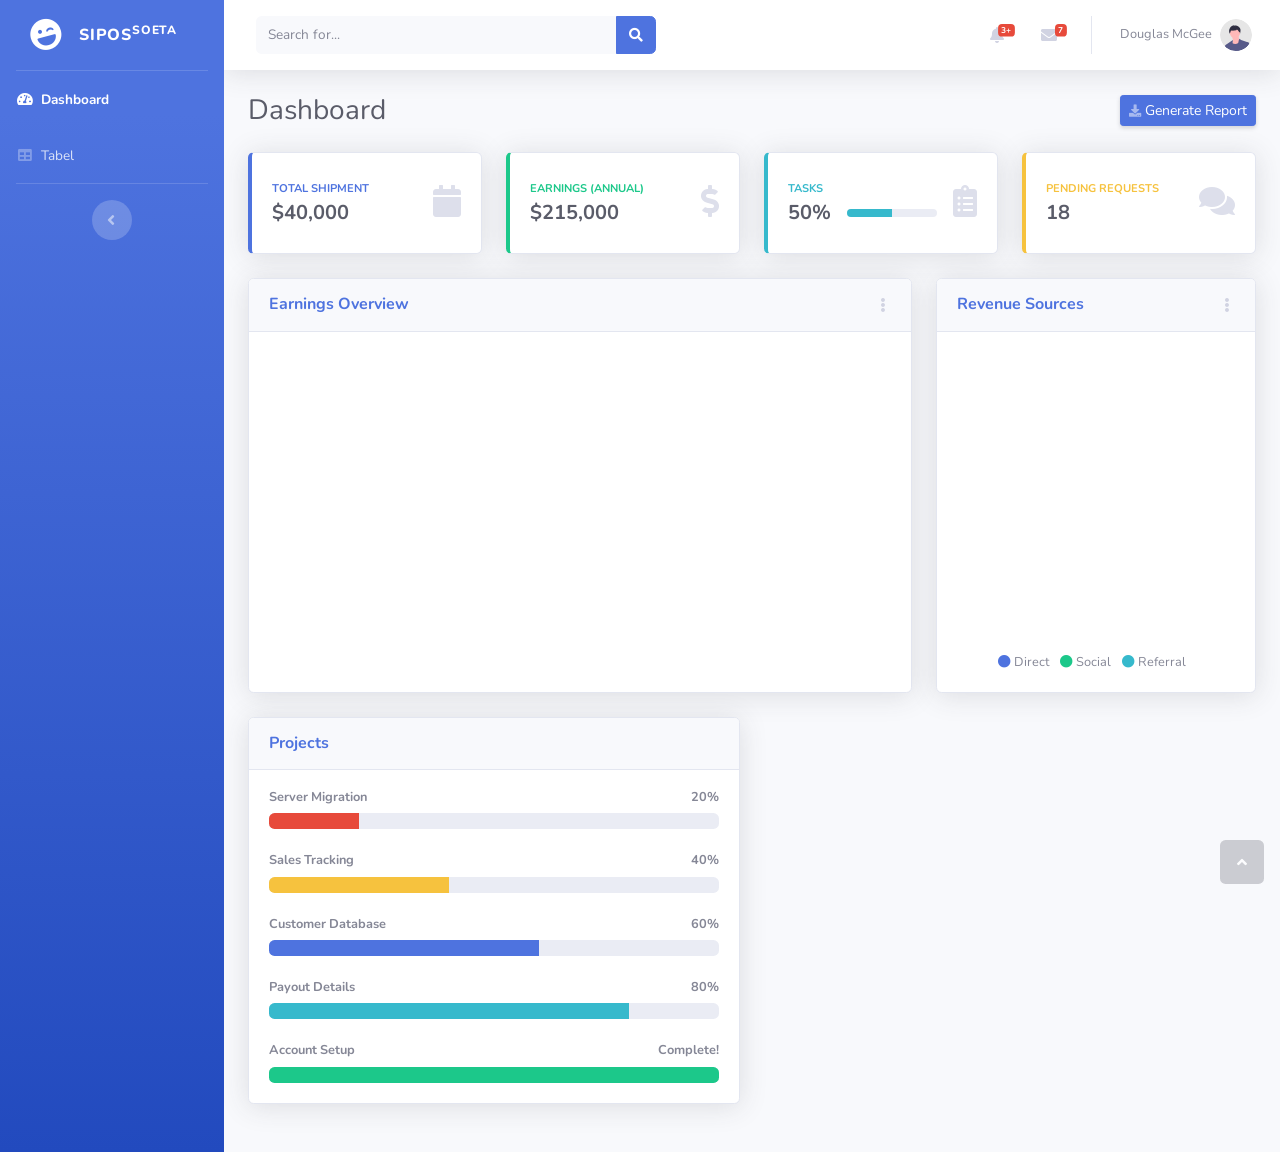
==== commit 423e1e1a: "Update CSS di index, admin, login dan tables" ====
--- a/pages/admin.html
+++ b/pages/admin.html
@@ -8,7 +8,7 @@
     <meta name="viewport" content="width=device-width, initial-scale=1, shrink-to-fit=no">
     <meta name="description" content="">
     <meta name="author" content="">
-    <title>DASHBOARD SISTEM INFORMASI POS</title>
+    <title>DASHBOARD</title>
     <link href="../vendor/fontawesome-free/css/all.min.css" rel="stylesheet" type="text/css">
     <link
         href="https://fonts.googleapis.com/css?family=Nunito:200,200i,300,300i,400,400i,600,600i,700,700i,800,800i,900,900i"
@@ -46,7 +46,7 @@
             <li class="nav-item">
                 <a class="nav-link" href="tables.html">
                     <i class="fas fa-fw fa-table"></i>
-                    <span>Tables</span></a>
+                    <span>Tabel</span></a>
             </li>
 
             <!-- Divider -->
@@ -289,7 +289,7 @@
                                     <div class="row no-gutters align-items-center">
                                         <div class="col mr-2">
                                             <div class="text-xs font-weight-bold text-primary text-uppercase mb-1">
-                                                Earnings (Monthly)</div>
+                                                Total Shipment</div>
                                             <div class="h5 mb-0 font-weight-bold text-gray-800">$40,000</div>
                                         </div>
                                         <div class="col-auto">
@@ -517,7 +517,7 @@
                         <span aria-hidden="true">×</span>
                     </button>
                 </div>
-                <div class="modal-body">Select "Logout" below if you are ready to end your current session.</div>
+                <div class="modal-body">Kembali ke halaman login</div>
                 <div class="modal-footer">
                     <button class="btn btn-secondary" type="button" data-dismiss="modal">Cancel</button>
                     <a class="btn btn-primary" href="login.html">Logout</a>
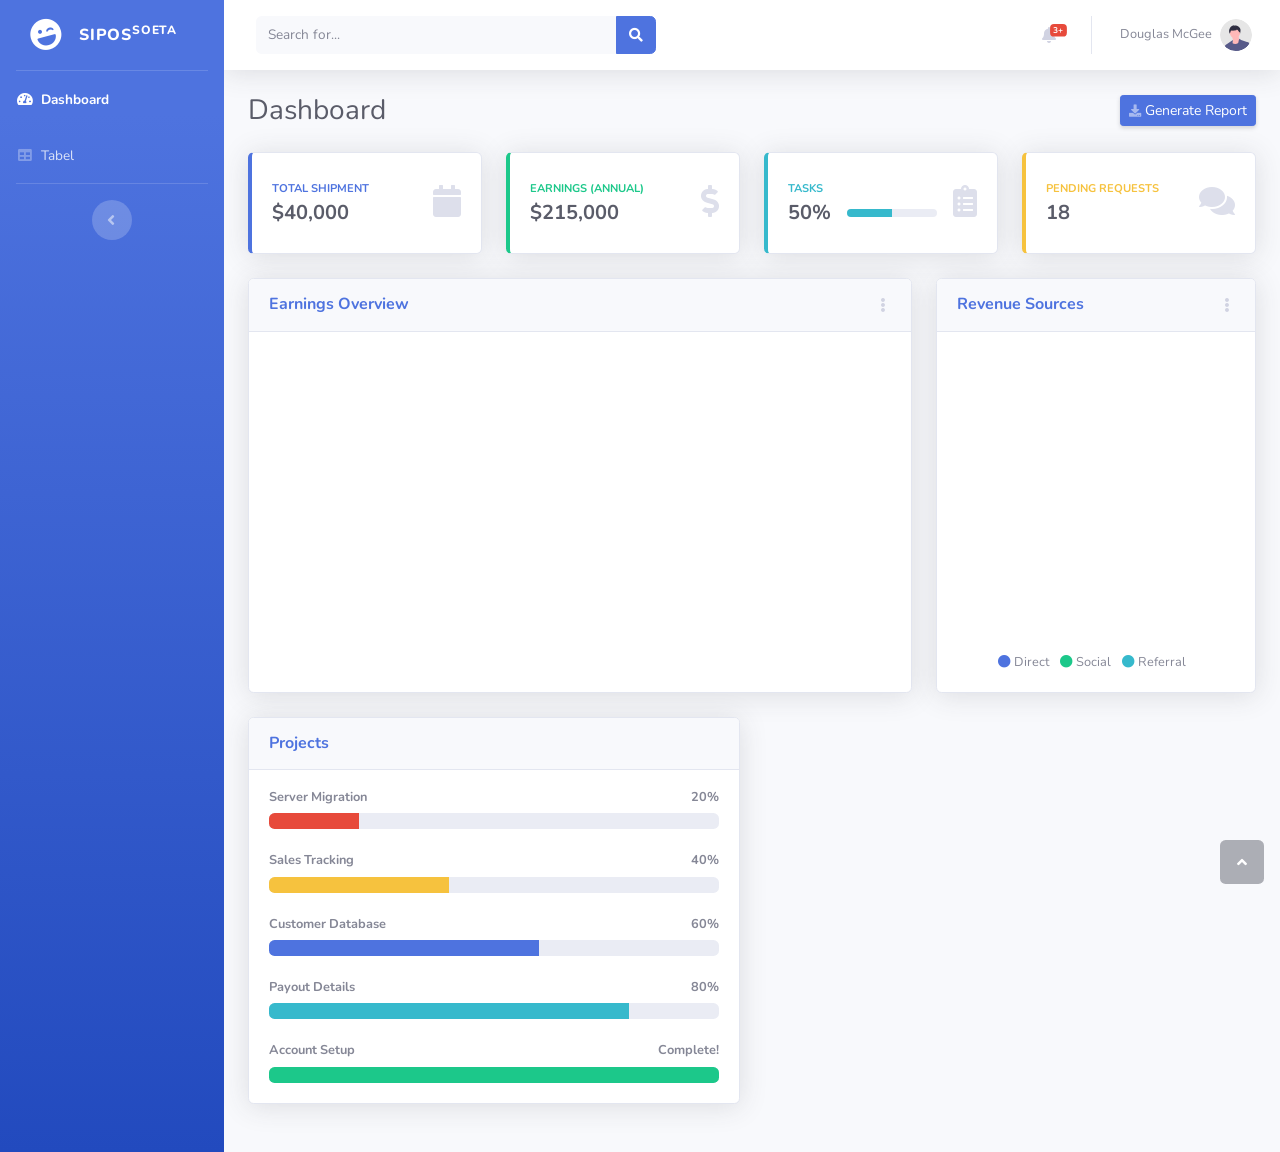
==== commit 24c677f0: "update index, admin, login, tables pewarnaan" ====
--- a/pages/admin.html
+++ b/pages/admin.html
@@ -2,7 +2,6 @@
 <html lang="en">
 
 <head>
-
     <meta charset="utf-8">
     <meta http-equiv="X-UA-Compatible" content="IE=edge">
     <meta name="viewport" content="width=device-width, initial-scale=1, shrink-to-fit=no">
@@ -14,6 +13,7 @@
         href="https://fonts.googleapis.com/css?family=Nunito:200,200i,300,300i,400,400i,600,600i,700,700i,800,800i,900,900i"
         rel="stylesheet">
     <link href="../assets/css/admin.css" rel="stylesheet">
+    <link rel="icon" href="../assets/images/logoposnav.png">
 </head>
 
 <body id="page-top">
@@ -23,7 +23,6 @@
 
         <!-- Sidebar -->
         <ul class="navbar-nav bg-gradient-primary sidebar sidebar-dark accordion" id="accordionSidebar">
-
             <!-- Sidebar - Brand -->
             <a class="sidebar-brand d-flex align-items-center justify-content-center" href="index.html">
                 <div class="sidebar-brand-icon rotate-n-15">
@@ -56,7 +55,6 @@
             <div class="text-center d-none d-md-inline">
                 <button class="rounded-circle border-0" id="sidebarToggle"></button>
             </div>
-
         </ul>
         <!-- End of Sidebar -->
 
@@ -90,7 +88,6 @@
 
                     <!-- Topbar Navbar -->
                     <ul class="navbar-nav ml-auto">
-
                         <!-- Nav Item - Search Dropdown (Visible Only XS) -->
                         <li class="nav-item dropdown no-arrow d-sm-none">
                             <a class="nav-link dropdown-toggle" href="#" id="searchDropdown" role="button"
@@ -166,72 +163,6 @@
                             </div>
                         </li>
 
-                        <!-- Nav Item - Messages -->
-                        <li class="nav-item dropdown no-arrow mx-1">
-                            <a class="nav-link dropdown-toggle" href="#" id="messagesDropdown" role="button"
-                                data-toggle="dropdown" aria-haspopup="true" aria-expanded="false">
-                                <i class="fas fa-envelope fa-fw"></i>
-                                <!-- Counter - Messages -->
-                                <span class="badge badge-danger badge-counter">7</span>
-                            </a>
-                            <!-- Dropdown - Messages -->
-                            <div class="dropdown-list dropdown-menu dropdown-menu-right shadow animated--grow-in"
-                                aria-labelledby="messagesDropdown">
-                                <h6 class="dropdown-header">
-                                    Message Center
-                                </h6>
-                                <a class="dropdown-item d-flex align-items-center" href="#">
-                                    <div class="dropdown-list-image mr-3">
-                                        <img class="rounded-circle" src="../assets/images/undraw_profile_1.svg"
-                                            alt="...">
-                                        <div class="status-indicator bg-success"></div>
-                                    </div>
-                                    <div class="font-weight-bold">
-                                        <div class="text-truncate">Hi there! I am wondering if you can help me with a
-                                            problem I've been having.</div>
-                                        <div class="small text-gray-500">Emily Fowler · 58m</div>
-                                    </div>
-                                </a>
-                                <a class="dropdown-item d-flex align-items-center" href="#">
-                                    <div class="dropdown-list-image mr-3">
-                                        <img class="rounded-circle" src="../assets/images/undraw_profile_2.svg"
-                                            alt="...">
-                                        <div class="status-indicator"></div>
-                                    </div>
-                                    <div>
-                                        <div class="text-truncate">I have the photos that you ordered last month, how
-                                            would you like them sent to you?</div>
-                                        <div class="small text-gray-500">Jae Chun · 1d</div>
-                                    </div>
-                                </a>
-                                <a class="dropdown-item d-flex align-items-center" href="#">
-                                    <div class="dropdown-list-image mr-3">
-                                        <img class="rounded-circle" src="../assets/images/undraw_profile_3.svg"
-                                            alt="...">
-                                        <div class="status-indicator bg-warning"></div>
-                                    </div>
-                                    <div>
-                                        <div class="text-truncate">Last month's report looks great, I am very happy with
-                                            the progress so far, keep up the good work!</div>
-                                        <div class="small text-gray-500">Morgan Alvarez · 2d</div>
-                                    </div>
-                                </a>
-                                <a class="dropdown-item d-flex align-items-center" href="#">
-                                    <div class="dropdown-list-image mr-3">
-                                        <img class="rounded-circle" src="https://source.unsplash.com/Mv9hjnEUHR4/60x60"
-                                            alt="...">
-                                        <div class="status-indicator bg-success"></div>
-                                    </div>
-                                    <div>
-                                        <div class="text-truncate">Am I a good boy? The reason I ask is because someone
-                                            told me that people say this to all dogs, even if they aren't good...</div>
-                                        <div class="small text-gray-500">Chicken the Dog · 2w</div>
-                                    </div>
-                                </a>
-                                <a class="dropdown-item text-center small text-gray-500" href="#">Read More Messages</a>
-                            </div>
-                        </li>
-
                         <div class="topbar-divider d-none d-sm-block"></div>
 
                         <!-- Nav Item - User Information -->
@@ -263,7 +194,6 @@
                                 </a>
                             </div>
                         </li>
-
                     </ul>
 
                 </nav>
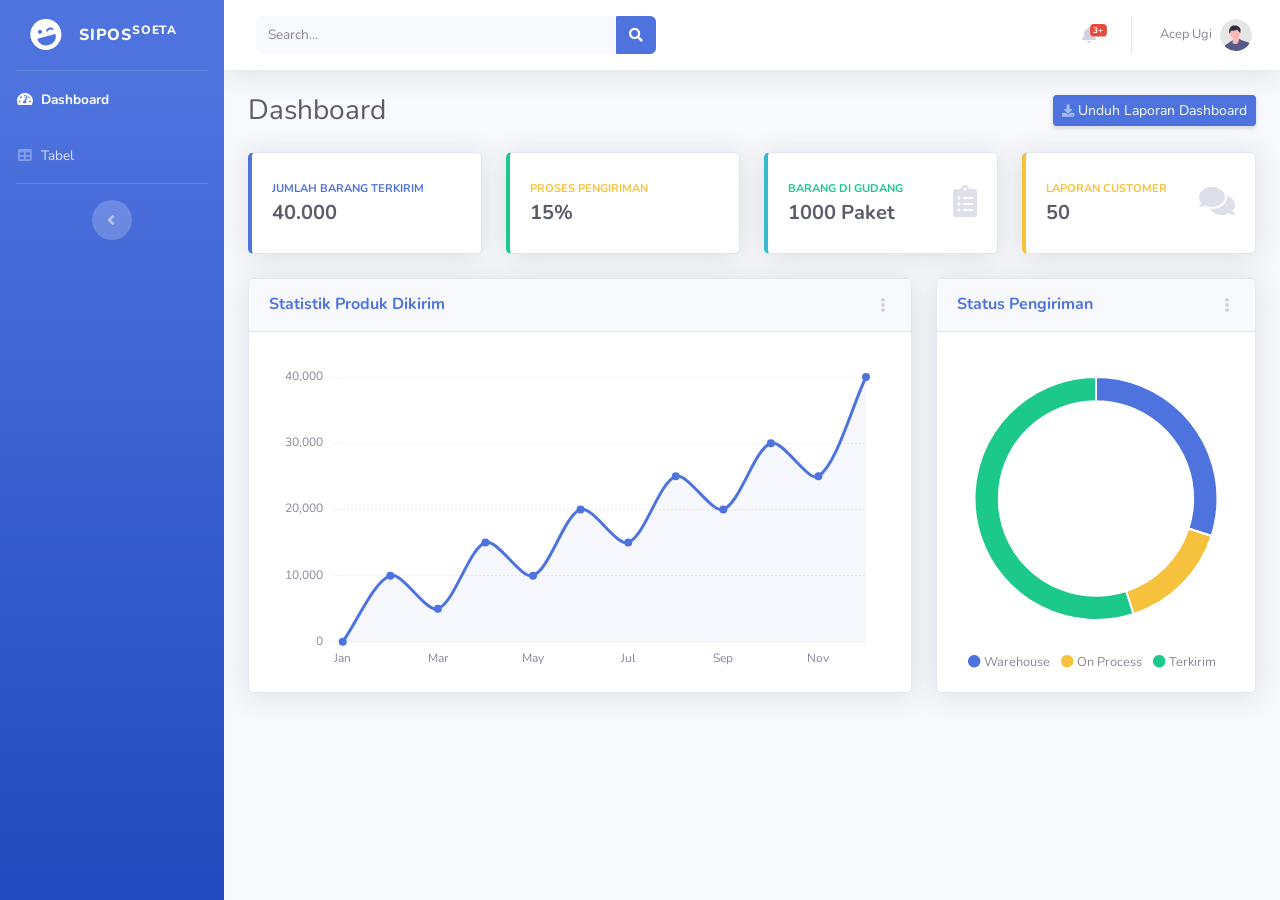
==== commit 5ac8e045: "Update Dashboard All" ====
--- a/pages/admin.html
+++ b/pages/admin.html
@@ -20,51 +20,42 @@
 
     <!-- Page Wrapper -->
     <div id="wrapper">
-
-        <!-- Sidebar -->
         <ul class="navbar-nav bg-gradient-primary sidebar sidebar-dark accordion" id="accordionSidebar">
-            <!-- Sidebar - Brand -->
-            <a class="sidebar-brand d-flex align-items-center justify-content-center" href="index.html">
+            <a class="sidebar-brand d-flex align-items-center justify-content-center" href="../index.html">
                 <div class="sidebar-brand-icon rotate-n-15">
                     <i class="fas fa-laugh-wink"></i>
                 </div>
                 <div class="sidebar-brand-text mx-3">SIPOS<sup>Soeta</sup></div>
             </a>
 
-            <!-- Divider -->
             <hr class="sidebar-divider my-0">
 
-            <!-- Nav Item - Dashboard -->
+            <!-- Navbar Item Dashboard -->
             <li class="nav-item active">
                 <a class="nav-link" href="index.html">
                     <i class="fas fa-fw fa-tachometer-alt"></i>
                     <span>Dashboard</span></a>
             </li>
 
-            <!-- Nav Item - Tables -->
+            <!-- Navbar Item Tables -->
             <li class="nav-item">
                 <a class="nav-link" href="tables.html">
                     <i class="fas fa-fw fa-table"></i>
                     <span>Tabel</span></a>
             </li>
 
-            <!-- Divider -->
             <hr class="sidebar-divider d-none d-md-block">
 
-            <!-- Sidebar Toggler (Sidebar) -->
+            <!-- Sidebar Panah -->
             <div class="text-center d-none d-md-inline">
                 <button class="rounded-circle border-0" id="sidebarToggle"></button>
             </div>
         </ul>
-        <!-- End of Sidebar -->
-
-        <!-- Content Wrapper -->
+
         <div id="content-wrapper" class="d-flex flex-column">
 
-            <!-- Main Content -->
             <div id="content">
-
-                <!-- Topbar -->
+                <!-- Topbar Atas-->
                 <nav class="navbar navbar-expand navbar-light bg-white topbar mb-4 static-top shadow">
 
                     <!-- Sidebar Toggle (Topbar) -->
@@ -72,11 +63,11 @@
                         <i class="fa fa-bars"></i>
                     </button>
 
-                    <!-- Topbar Search -->
+                    <!-- Search -->
                     <form
                         class="d-none d-sm-inline-block form-inline mr-auto ml-md-3 my-2 my-md-0 mw-100 navbar-search">
                         <div class="input-group">
-                            <input type="text" class="form-control bg-light border-0 small" placeholder="Search for..."
+                            <input type="text" class="form-control bg-light border-0 small" placeholder="Search..."
                                 aria-label="Search" aria-describedby="basic-addon2">
                             <div class="input-group-append">
                                 <button class="btn btn-primary" type="button">
@@ -88,31 +79,8 @@
 
                     <!-- Topbar Navbar -->
                     <ul class="navbar-nav ml-auto">
-                        <!-- Nav Item - Search Dropdown (Visible Only XS) -->
-                        <li class="nav-item dropdown no-arrow d-sm-none">
-                            <a class="nav-link dropdown-toggle" href="#" id="searchDropdown" role="button"
-                                data-toggle="dropdown" aria-haspopup="true" aria-expanded="false">
-                                <i class="fas fa-search fa-fw"></i>
-                            </a>
-                            <!-- Dropdown - Messages -->
-                            <div class="dropdown-menu dropdown-menu-right p-3 shadow animated--grow-in"
-                                aria-labelledby="searchDropdown">
-                                <form class="form-inline mr-auto w-100 navbar-search">
-                                    <div class="input-group">
-                                        <input type="text" class="form-control bg-light border-0 small"
-                                            placeholder="Search for..." aria-label="Search"
-                                            aria-describedby="basic-addon2">
-                                        <div class="input-group-append">
-                                            <button class="btn btn-primary" type="button">
-                                                <i class="fas fa-search fa-sm"></i>
-                                            </button>
-                                        </div>
-                                    </div>
-                                </form>
-                            </div>
-                        </li>
-
-                        <!-- Nav Item - Alerts -->
+
+                        <!-- Nav Item Peringatan -->
                         <li class="nav-item dropdown no-arrow mx-1">
                             <a class="nav-link dropdown-toggle" href="#" id="alertsDropdown" role="button"
                                 data-toggle="dropdown" aria-haspopup="true" aria-expanded="false">
@@ -124,7 +92,7 @@
                             <div class="dropdown-list dropdown-menu dropdown-menu-right shadow animated--grow-in"
                                 aria-labelledby="alertsDropdown">
                                 <h6 class="dropdown-header">
-                                    Alerts Center
+                                    Pesan Masuk
                                 </h6>
                                 <a class="dropdown-item d-flex align-items-center" href="#">
                                     <div class="mr-3">
@@ -133,8 +101,9 @@
                                         </div>
                                     </div>
                                     <div>
-                                        <div class="small text-gray-500">December 12, 2019</div>
-                                        <span class="font-weight-bold">A new monthly report is ready to download!</span>
+                                        <div class="small text-gray-500">December 12, 2022</div>
+                                        <span class="font-weight-bold">Kartu Telkomsel Terkirim dengan baik sampai ke
+                                            alamat</span>
                                     </div>
                                 </a>
                                 <a class="dropdown-item d-flex align-items-center" href="#">
@@ -144,8 +113,8 @@
                                         </div>
                                     </div>
                                     <div>
-                                        <div class="small text-gray-500">December 7, 2019</div>
-                                        $290.29 has been deposited into your account!
+                                        <div class="small text-gray-500">Agustus 26, 2022</div>
+                                        Pos Indonesia Ulang Tahun ke-276
                                     </div>
                                 </a>
                                 <a class="dropdown-item d-flex align-items-center" href="#">
@@ -155,24 +124,25 @@
                                         </div>
                                     </div>
                                     <div>
-                                        <div class="small text-gray-500">December 2, 2019</div>
-                                        Spending Alert: We've noticed unusually high spending for your account.
-                                    </div>
-                                </a>
-                                <a class="dropdown-item text-center small text-gray-500" href="#">Show All Alerts</a>
+                                        <div class="small text-gray-500">December 2, 2022</div>
+                                        Customer melaporkan barang yang rusak dalam pengiriman
+                                    </div>
+                                </a>
+                                <a class="dropdown-item text-center small text-gray-500" href="#">Tampilkan Semua
+                                    Pesan</a>
                             </div>
                         </li>
 
                         <div class="topbar-divider d-none d-sm-block"></div>
 
-                        <!-- Nav Item - User Information -->
+                        <!-- Nav Item User -->
                         <li class="nav-item dropdown no-arrow">
                             <a class="nav-link dropdown-toggle" href="#" id="userDropdown" role="button"
                                 data-toggle="dropdown" aria-haspopup="true" aria-expanded="false">
-                                <span class="mr-2 d-none d-lg-inline text-gray-600 small">Douglas McGee</span>
+                                <span class="mr-2 d-none d-lg-inline text-gray-600 small">Acep Ugi</span>
                                 <img class="img-profile rounded-circle" src="../assets/images/undraw_profile.svg">
                             </a>
-                            <!-- Dropdown - User Information -->
+                            <!-- Dropdown User -->
                             <div class="dropdown-menu dropdown-menu-right shadow animated--grow-in"
                                 aria-labelledby="userDropdown">
                                 <a class="dropdown-item" href="#">
@@ -195,9 +165,8 @@
                             </div>
                         </li>
                     </ul>
-
                 </nav>
-                <!-- End of Topbar -->
+                <!-- AkhirTopbar -->
 
                 <!-- Begin Page Content -->
                 <div class="container-fluid">
@@ -206,65 +175,54 @@
                     <div class="d-sm-flex align-items-center justify-content-between mb-4">
                         <h1 class="h3 mb-0 text-gray-800">Dashboard</h1>
                         <a href="#" class="d-none d-sm-inline-block btn btn-sm btn-primary shadow-sm"><i
-                                class="fas fa-download fa-sm text-white-50"></i> Generate Report</a>
+                                class="fas fa-download fa-sm text-white-50"></i> Unduh Laporan Dashboard</a>
                     </div>
 
                     <!-- Content Row -->
                     <div class="row">
 
-                        <!-- Earnings (Monthly) Card Example -->
+                        <!-- Card Example -->
                         <div class="col-xl-3 col-md-6 mb-4">
                             <div class="card border-left-primary shadow h-100 py-2">
                                 <div class="card-body">
                                     <div class="row no-gutters align-items-center">
                                         <div class="col mr-2">
                                             <div class="text-xs font-weight-bold text-primary text-uppercase mb-1">
-                                                Total Shipment</div>
-                                            <div class="h5 mb-0 font-weight-bold text-gray-800">$40,000</div>
-                                        </div>
-                                        <div class="col-auto">
-                                            <i class="fas fa-calendar fa-2x text-gray-300"></i>
-                                        </div>
-                                    </div>
-                                </div>
-                            </div>
-                        </div>
-
-                        <!-- Earnings (Monthly) Card Example -->
+                                                Jumlah Barang Terkirim</div>
+                                            <div class="h5 mb-0 font-weight-bold text-gray-800">40.000</div>
+                                        </div>
+                                    </div>
+                                </div>
+                            </div>
+                        </div>
+
+                        <!-- Card Example -->
                         <div class="col-xl-3 col-md-6 mb-4">
                             <div class="card border-left-success shadow h-100 py-2">
                                 <div class="card-body">
                                     <div class="row no-gutters align-items-center">
                                         <div class="col mr-2">
                                             <div class="text-xs font-weight-bold text-success text-uppercase mb-1">
-                                                Earnings (Annual)</div>
-                                            <div class="h5 mb-0 font-weight-bold text-gray-800">$215,000</div>
-                                        </div>
-                                        <div class="col-auto">
-                                            <i class="fas fa-dollar-sign fa-2x text-gray-300"></i>
-                                        </div>
-                                    </div>
-                                </div>
-                            </div>
-                        </div>
-
-                        <!-- Earnings (Monthly) Card Example -->
+                                                Proses Pengiriman</div>
+                                            <div class="h5 mb-0 font-weight-bold text-gray-800">15%</div>
+                                        </div>
+                                    </div>
+                                </div>
+                            </div>
+                        </div>
+
+                        <!-- Card Example -->
                         <div class="col-xl-3 col-md-6 mb-4">
                             <div class="card border-left-info shadow h-100 py-2">
                                 <div class="card-body">
                                     <div class="row no-gutters align-items-center">
                                         <div class="col mr-2">
-                                            <div class="text-xs font-weight-bold text-info text-uppercase mb-1">Tasks
+                                            <div class="text-xs font-weight-bold text-info text-uppercase mb-1">
+                                                Barang di Gudang
                                             </div>
                                             <div class="row no-gutters align-items-center">
                                                 <div class="col-auto">
-                                                    <div class="h5 mb-0 mr-3 font-weight-bold text-gray-800">50%</div>
-                                                </div>
-                                                <div class="col">
-                                                    <div class="progress progress-sm mr-2">
-                                                        <div class="progress-bar bg-info" role="progressbar"
-                                                            style="width: 50%" aria-valuenow="50" aria-valuemin="0"
-                                                            aria-valuemax="100"></div>
+                                                    <div class="h5 mb-0 mr-3 font-weight-bold text-gray-800">1000 Paket
                                                     </div>
                                                 </div>
                                             </div>
@@ -277,15 +235,15 @@
                             </div>
                         </div>
 
-                        <!-- Pending Requests Card Example -->
+                        <!-- Card Example -->
                         <div class="col-xl-3 col-md-6 mb-4">
                             <div class="card border-left-warning shadow h-100 py-2">
                                 <div class="card-body">
                                     <div class="row no-gutters align-items-center">
                                         <div class="col mr-2">
                                             <div class="text-xs font-weight-bold text-warning text-uppercase mb-1">
-                                                Pending Requests</div>
-                                            <div class="h5 mb-0 font-weight-bold text-gray-800">18</div>
+                                                Laporan Customer</div>
+                                            <div class="h5 mb-0 font-weight-bold text-gray-800">50</div>
                                         </div>
                                         <div class="col-auto">
                                             <i class="fas fa-comments fa-2x text-gray-300"></i>
@@ -295,7 +253,6 @@
                             </div>
                         </div>
                     </div>
-
                     <!-- Content Row -->
 
                     <div class="row">
@@ -306,7 +263,31 @@
                                 <!-- Card Header - Dropdown -->
                                 <div
                                     class="card-header py-3 d-flex flex-row align-items-center justify-content-between">
-                                    <h6 class="m-0 font-weight-bold text-primary">Earnings Overview</h6>
+                                    <h6 class="m-0 font-weight-bold text-primary">Statistik Produk Dikirim</h6>
+                                    <div class="dropdown no-arrow">
+                                        <a class="dropdown-toggle" href="#" role="button" id="dropdownMenuLink"
+                                            data-toggle="dropdown" aria-haspopup="true" aria-expanded="false">
+                                            <i class="fas fa-ellipsis-v fa-sm fa-fw text-gray-400"></i>
+                                        </a>
+                                    </div>
+                                </div>
+
+                                <!-- Card Body -->
+                                <div class="card-body">
+                                    <div class="chart-area">
+                                        <canvas id="myAreaChart"></canvas>
+                                    </div>
+                                </div>
+                            </div>
+                        </div>
+
+                        <!-- Pie Chart -->
+                        <div class="col-xl-4 col-lg-5">
+                            <div class="card shadow mb-4">
+                                <!-- Card Header - Dropdown -->
+                                <div
+                                    class="card-header py-3 d-flex flex-row align-items-center justify-content-between">
+                                    <h6 class="m-0 font-weight-bold text-primary">Status Pengiriman</h6>
                                     <div class="dropdown no-arrow">
                                         <a class="dropdown-toggle" href="#" role="button" id="dropdownMenuLink"
                                             data-toggle="dropdown" aria-haspopup="true" aria-expanded="false">
@@ -324,119 +305,35 @@
                                 </div>
                                 <!-- Card Body -->
                                 <div class="card-body">
-                                    <div class="chart-area">
-                                        <canvas id="myAreaChart"></canvas>
-                                    </div>
-                                </div>
-                            </div>
-                        </div>
-
-                        <!-- Pie Chart -->
-                        <div class="col-xl-4 col-lg-5">
-                            <div class="card shadow mb-4">
-                                <!-- Card Header - Dropdown -->
-                                <div
-                                    class="card-header py-3 d-flex flex-row align-items-center justify-content-between">
-                                    <h6 class="m-0 font-weight-bold text-primary">Revenue Sources</h6>
-                                    <div class="dropdown no-arrow">
-                                        <a class="dropdown-toggle" href="#" role="button" id="dropdownMenuLink"
-                                            data-toggle="dropdown" aria-haspopup="true" aria-expanded="false">
-                                            <i class="fas fa-ellipsis-v fa-sm fa-fw text-gray-400"></i>
-                                        </a>
-                                        <div class="dropdown-menu dropdown-menu-right shadow animated--fade-in"
-                                            aria-labelledby="dropdownMenuLink">
-                                            <div class="dropdown-header">Dropdown Header:</div>
-                                            <a class="dropdown-item" href="#">Action</a>
-                                            <a class="dropdown-item" href="#">Another action</a>
-                                            <div class="dropdown-divider"></div>
-                                            <a class="dropdown-item" href="#">Something else here</a>
-                                        </div>
-                                    </div>
-                                </div>
-                                <!-- Card Body -->
-                                <div class="card-body">
                                     <div class="chart-pie pt-4 pb-2">
                                         <canvas id="myPieChart"></canvas>
                                     </div>
                                     <div class="mt-4 text-center small">
                                         <span class="mr-2">
-                                            <i class="fas fa-circle text-primary"></i> Direct
+                                            <i class="fas fa-circle text-primary"></i> Warehouse
                                         </span>
                                         <span class="mr-2">
-                                            <i class="fas fa-circle text-success"></i> Social
+                                            <i class="fas fa-circle text-success"></i> On Process
                                         </span>
                                         <span class="mr-2">
-                                            <i class="fas fa-circle text-info"></i> Referral
+                                            <i class="fas fa-circle text-info"></i> Terkirim
                                         </span>
                                     </div>
                                 </div>
                             </div>
                         </div>
                     </div>
-
-                    <!-- Content Row -->
-                    <div class="row">
-
-                        <!-- Content Column -->
-                        <div class="col-lg-6 mb-4">
-
-                            <!-- Project Card Example -->
-                            <div class="card shadow mb-4">
-                                <div class="card-header py-3">
-                                    <h6 class="m-0 font-weight-bold text-primary">Projects</h6>
-                                </div>
-                                <div class="card-body">
-                                    <h4 class="small font-weight-bold">Server Migration <span
-                                            class="float-right">20%</span></h4>
-                                    <div class="progress mb-4">
-                                        <div class="progress-bar bg-danger" role="progressbar" style="width: 20%"
-                                            aria-valuenow="20" aria-valuemin="0" aria-valuemax="100"></div>
-                                    </div>
-                                    <h4 class="small font-weight-bold">Sales Tracking <span
-                                            class="float-right">40%</span></h4>
-                                    <div class="progress mb-4">
-                                        <div class="progress-bar bg-warning" role="progressbar" style="width: 40%"
-                                            aria-valuenow="40" aria-valuemin="0" aria-valuemax="100"></div>
-                                    </div>
-                                    <h4 class="small font-weight-bold">Customer Database <span
-                                            class="float-right">60%</span></h4>
-                                    <div class="progress mb-4">
-                                        <div class="progress-bar" role="progressbar" style="width: 60%"
-                                            aria-valuenow="60" aria-valuemin="0" aria-valuemax="100"></div>
-                                    </div>
-                                    <h4 class="small font-weight-bold">Payout Details <span
-                                            class="float-right">80%</span></h4>
-                                    <div class="progress mb-4">
-                                        <div class="progress-bar bg-info" role="progressbar" style="width: 80%"
-                                            aria-valuenow="80" aria-valuemin="0" aria-valuemax="100"></div>
-                                    </div>
-                                    <h4 class="small font-weight-bold">Account Setup <span
-                                            class="float-right">Complete!</span></h4>
-                                    <div class="progress">
-                                        <div class="progress-bar bg-success" role="progressbar" style="width: 100%"
-                                            aria-valuenow="100" aria-valuemin="0" aria-valuemax="100"></div>
-                                    </div>
-                                </div>
-                            </div>
-                        </div>
-                    </div>
-
                 </div>
-                <!-- /.container-fluid -->
-
             </div>
-            <!-- End of Main Content -->
+            <!-- Akhir Content -->
         </div>
-        <!-- End of Content Wrapper -->
     </div>
-    <!-- End of Page Wrapper -->
-
-    <!-- Scroll to Top Button-->
+
     <a class="scroll-to-top rounded" href="#page-top">
         <i class="fas fa-angle-up"></i>
     </a>
 
-    <!-- Logout Modal-->
+    <!-- Halaman Logout -->
     <div class="modal fade" id="logoutModal" tabindex="-1" role="dialog" aria-labelledby="exampleModalLabel"
         aria-hidden="true">
         <div class="modal-dialog" role="document">
@@ -456,11 +353,11 @@
         </div>
     </div>
 
-    <!-- Bootstrap core JavaScript-->
+    <!-- Bootstrap JavaScript-->
     <script src="../vendor/jquery/jquery.min.js"></script>
     <script src="../vendor/bootstrap/js/bootstrap.bundle.min.js"></script>
 
-    <!-- Core plugin JavaScript-->
+    <!-- Plugin JavaScript-->
     <script src="../vendor/jquery-easing/jquery.easing.min.js"></script>
 
     <!-- Custom scripts for all pages-->
@@ -472,7 +369,6 @@
     <!-- Page level custom scripts -->
     <script src="../js/demo/chart-area-demo.js"></script>
     <script src="../js/demo/chart-pie-demo.js"></script>
-
 </body>
 
 </html>
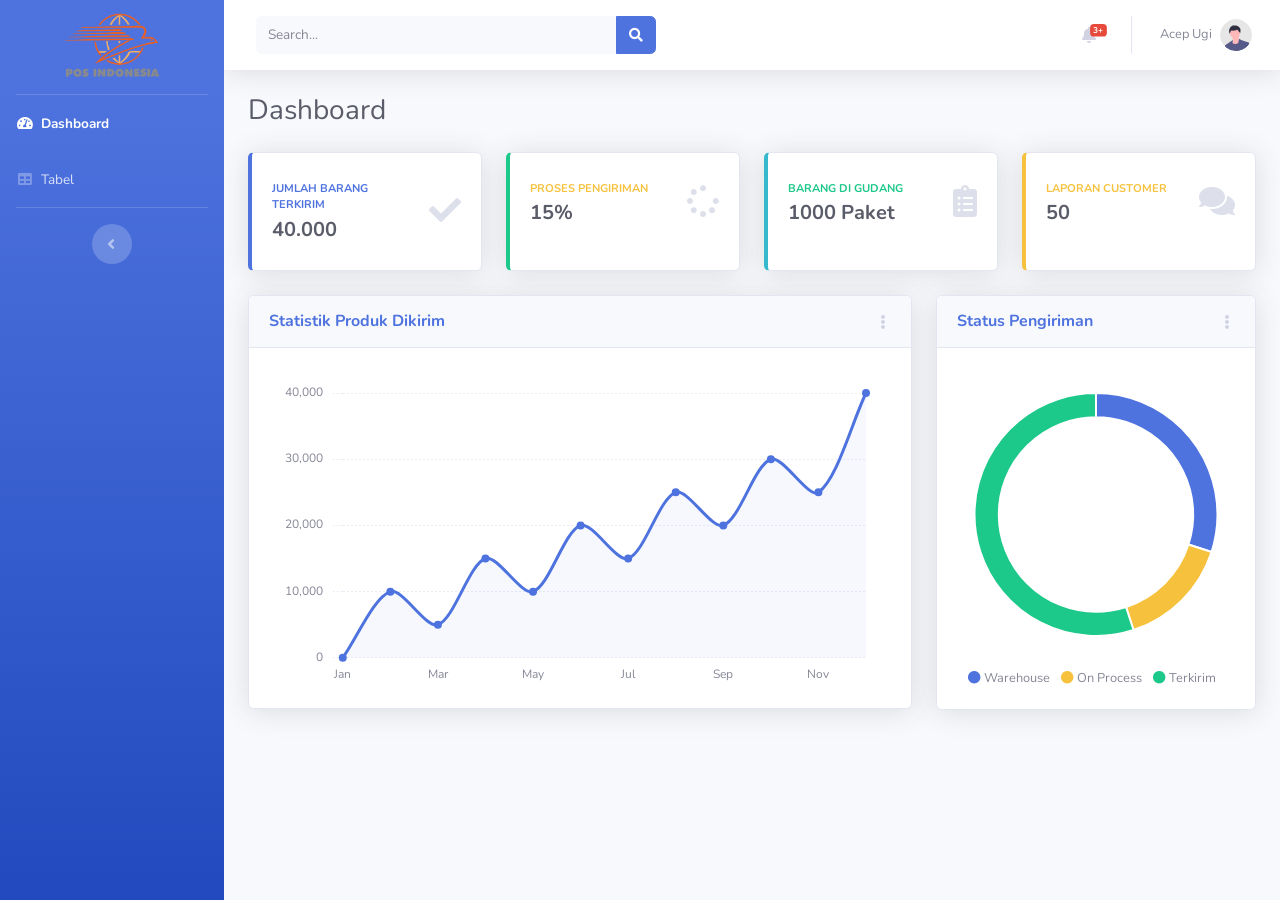
==== commit cb5e8c45: "Update Terakhir" ====
--- a/pages/admin.html
+++ b/pages/admin.html
@@ -22,12 +22,13 @@
     <div id="wrapper">
         <ul class="navbar-nav bg-gradient-primary sidebar sidebar-dark accordion" id="accordionSidebar">
             <a class="sidebar-brand d-flex align-items-center justify-content-center" href="../index.html">
-                <div class="sidebar-brand-icon rotate-n-15">
-                    <i class="fas fa-laugh-wink"></i>
+                <div class="sidebar-brand-icon">
+                    <div class="sidebar-brand-icon">
+                        <img style="width: 50%; margin-top: 20px;" src="../assets/images/logoposnav.png" alt="">
+                    </div>
                 </div>
-                <div class="sidebar-brand-text mx-3">SIPOS<sup>Soeta</sup></div>
             </a>
-
+            <br>
             <hr class="sidebar-divider my-0">
 
             <!-- Navbar Item Dashboard -->
@@ -155,7 +156,7 @@
                                 </a>
                                 <a class="dropdown-item" href="#">
                                     <i class="fas fa-list fa-sm fa-fw mr-2 text-gray-400"></i>
-                                    Activity Log
+                                    Log Aktivitas
                                 </a>
                                 <div class="dropdown-divider"></div>
                                 <a class="dropdown-item" href="#" data-toggle="modal" data-target="#logoutModal">
@@ -174,8 +175,8 @@
                     <!-- Page Heading -->
                     <div class="d-sm-flex align-items-center justify-content-between mb-4">
                         <h1 class="h3 mb-0 text-gray-800">Dashboard</h1>
-                        <a href="#" class="d-none d-sm-inline-block btn btn-sm btn-primary shadow-sm"><i
-                                class="fas fa-download fa-sm text-white-50"></i> Unduh Laporan Dashboard</a>
+                        <!-- <a href="#" class="d-none d-sm-inline-block btn btn-sm btn-primary shadow-sm"><i
+                                class="fas fa-download fa-sm text-white-50"></i> Unduh Laporan Dashboard</a> -->
                     </div>
 
                     <!-- Content Row -->
@@ -191,6 +192,9 @@
                                                 Jumlah Barang Terkirim</div>
                                             <div class="h5 mb-0 font-weight-bold text-gray-800">40.000</div>
                                         </div>
+                                        <div class="col-auto">
+                                            <i class="fas fa-check fa-2x text-gray-300"></i>
+                                        </div>
                                     </div>
                                 </div>
                             </div>
@@ -205,6 +209,9 @@
                                             <div class="text-xs font-weight-bold text-success text-uppercase mb-1">
                                                 Proses Pengiriman</div>
                                             <div class="h5 mb-0 font-weight-bold text-gray-800">15%</div>
+                                        </div>
+                                        <div class="col-auto">
+                                            <i class="fas fa-spinner fa-2x text-gray-300"></i>
                                         </div>
                                     </div>
                                 </div>
@@ -269,6 +276,10 @@
                                             data-toggle="dropdown" aria-haspopup="true" aria-expanded="false">
                                             <i class="fas fa-ellipsis-v fa-sm fa-fw text-gray-400"></i>
                                         </a>
+                                        <div class="dropdown-menu dropdown-menu-right shadow animated--fade-in"
+                                            aria-labelledby="dropdownMenuLink">
+                                            <a class="dropdown-item" href="#">Action</a>
+                                        </div>
                                     </div>
                                 </div>
 
@@ -295,11 +306,7 @@
                                         </a>
                                         <div class="dropdown-menu dropdown-menu-right shadow animated--fade-in"
                                             aria-labelledby="dropdownMenuLink">
-                                            <div class="dropdown-header">Dropdown Header:</div>
                                             <a class="dropdown-item" href="#">Action</a>
-                                            <a class="dropdown-item" href="#">Another action</a>
-                                            <div class="dropdown-divider"></div>
-                                            <a class="dropdown-item" href="#">Something else here</a>
                                         </div>
                                     </div>
                                 </div>
@@ -339,12 +346,12 @@
         <div class="modal-dialog" role="document">
             <div class="modal-content">
                 <div class="modal-header">
-                    <h5 class="modal-title" id="exampleModalLabel">Ready to Leave?</h5>
+                    <h5 class="modal-title" id="exampleModalLabel">Apakah anda ingin keluar?</h5>
                     <button class="close" type="button" data-dismiss="modal" aria-label="Close">
                         <span aria-hidden="true">×</span>
                     </button>
                 </div>
-                <div class="modal-body">Kembali ke halaman login</div>
+                <div class="modal-body">Klik Logout anda Akan kembali ke halaman login</div>
                 <div class="modal-footer">
                     <button class="btn btn-secondary" type="button" data-dismiss="modal">Cancel</button>
                     <a class="btn btn-primary" href="login.html">Logout</a>
